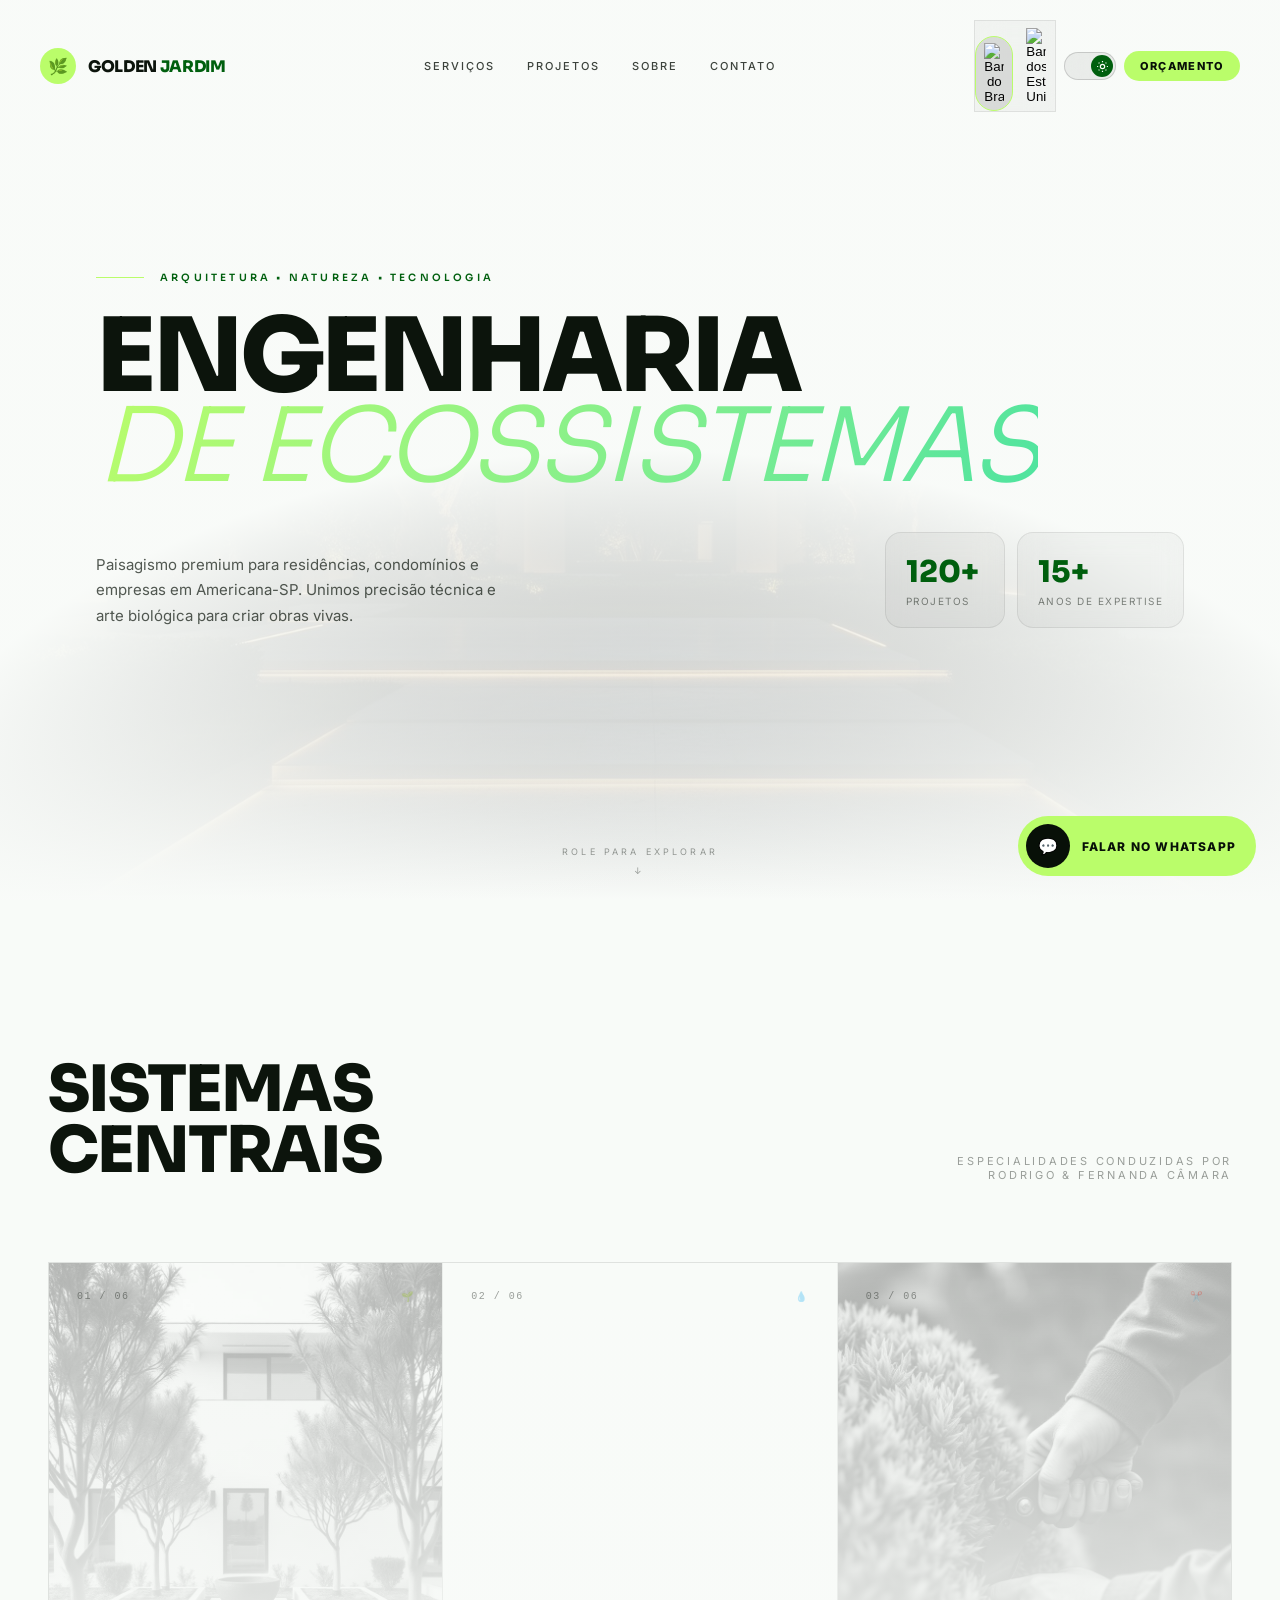
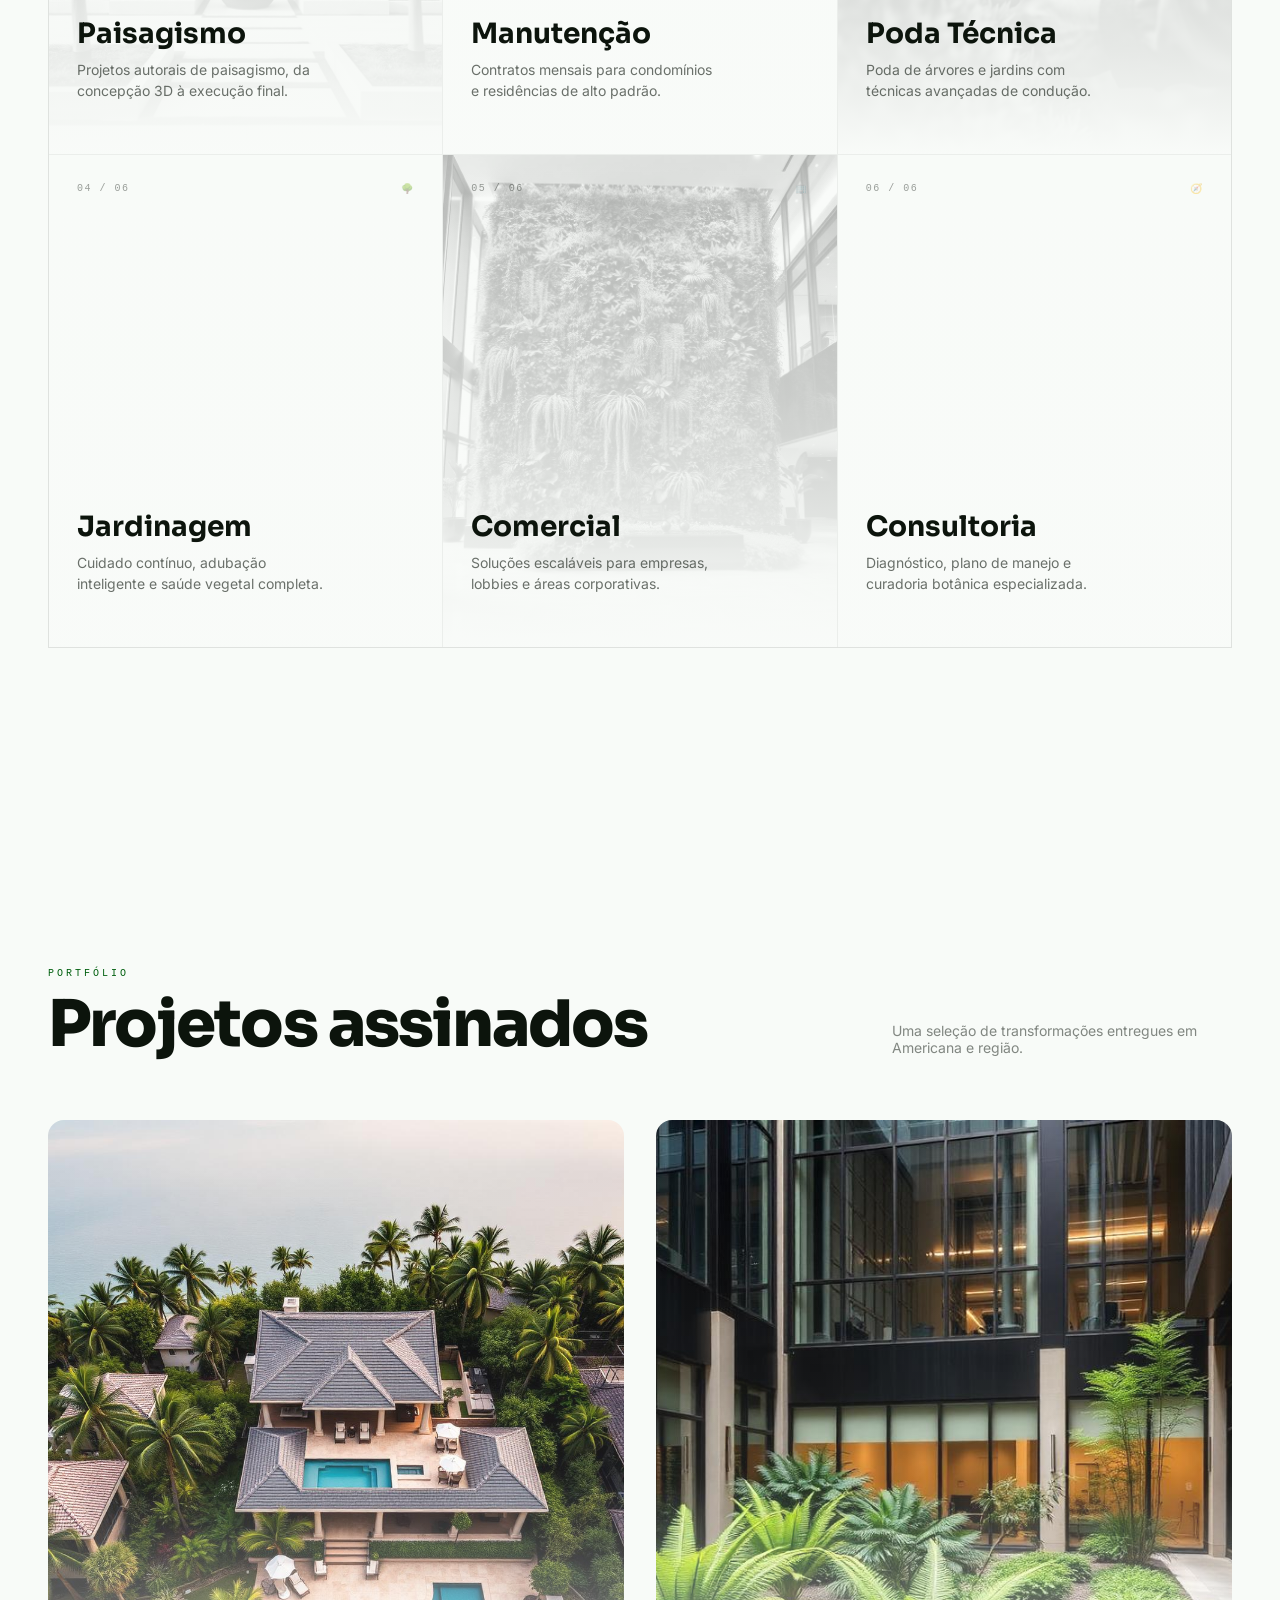
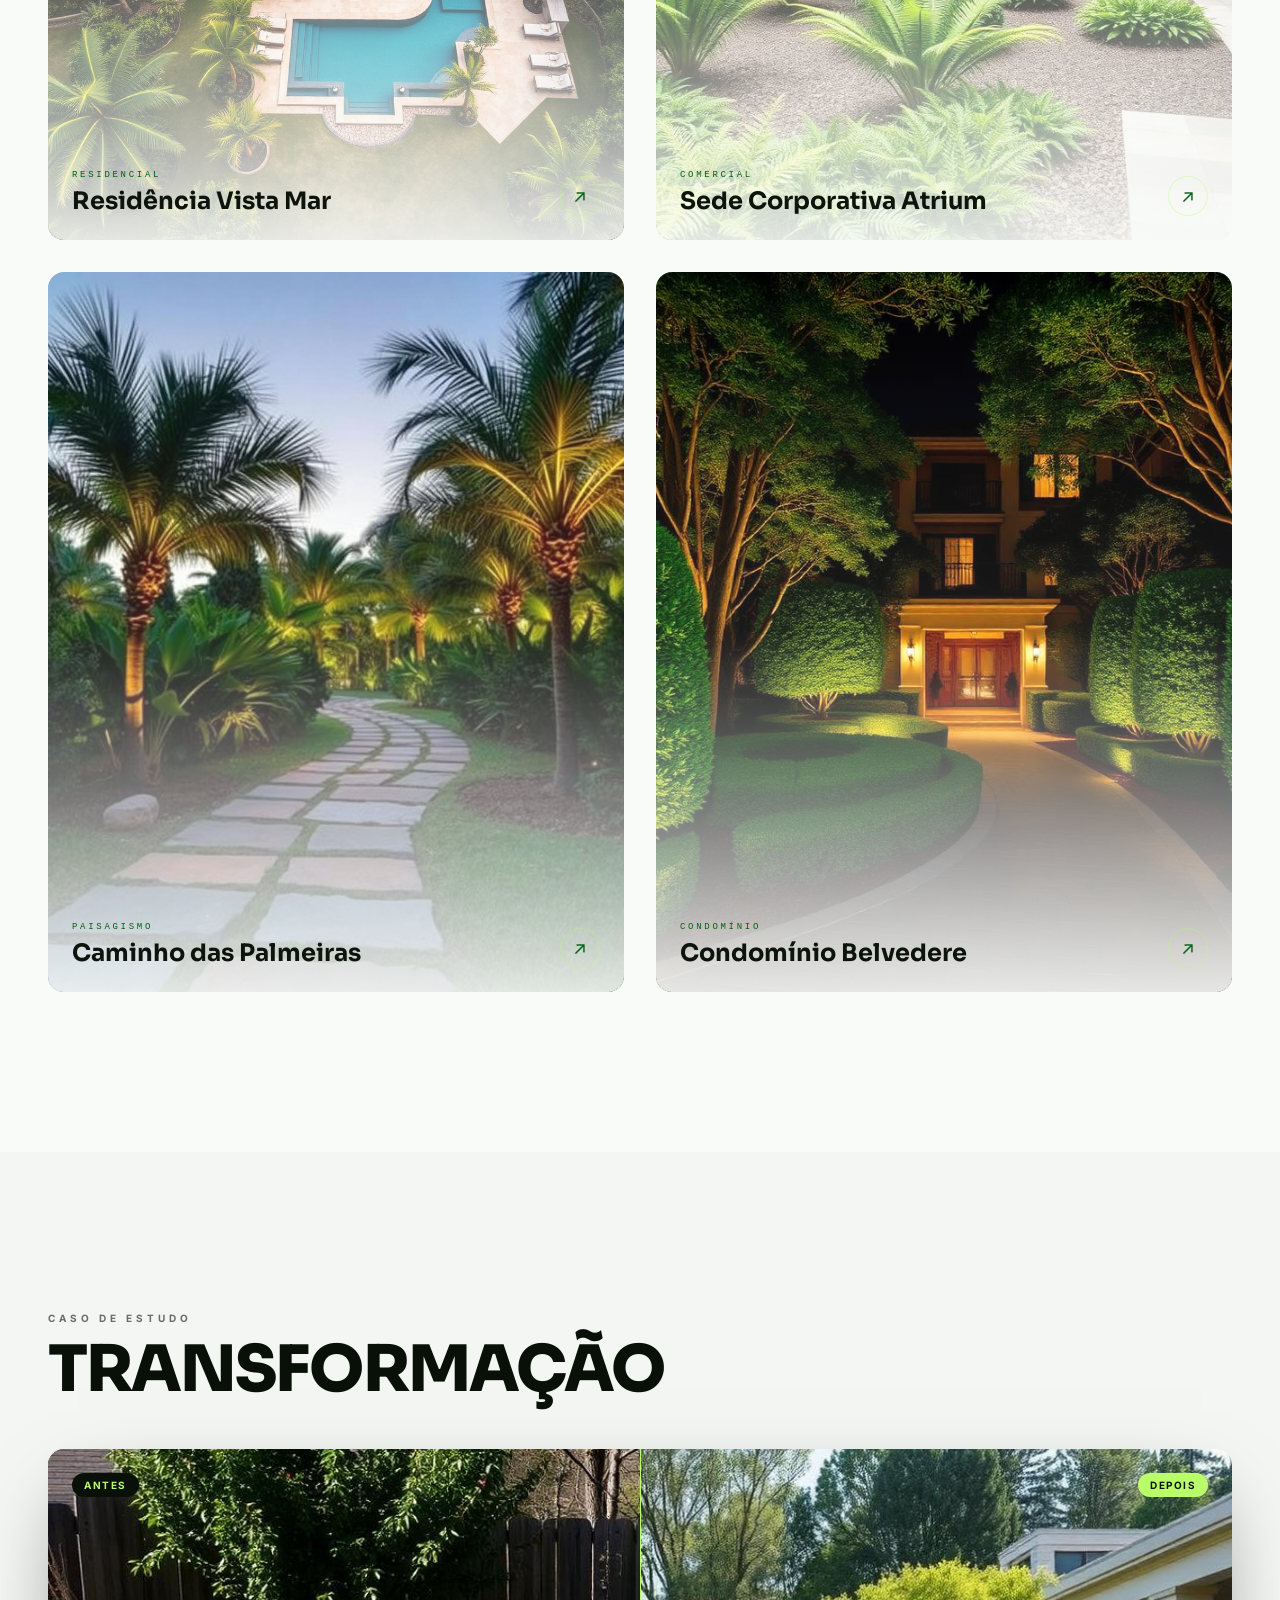
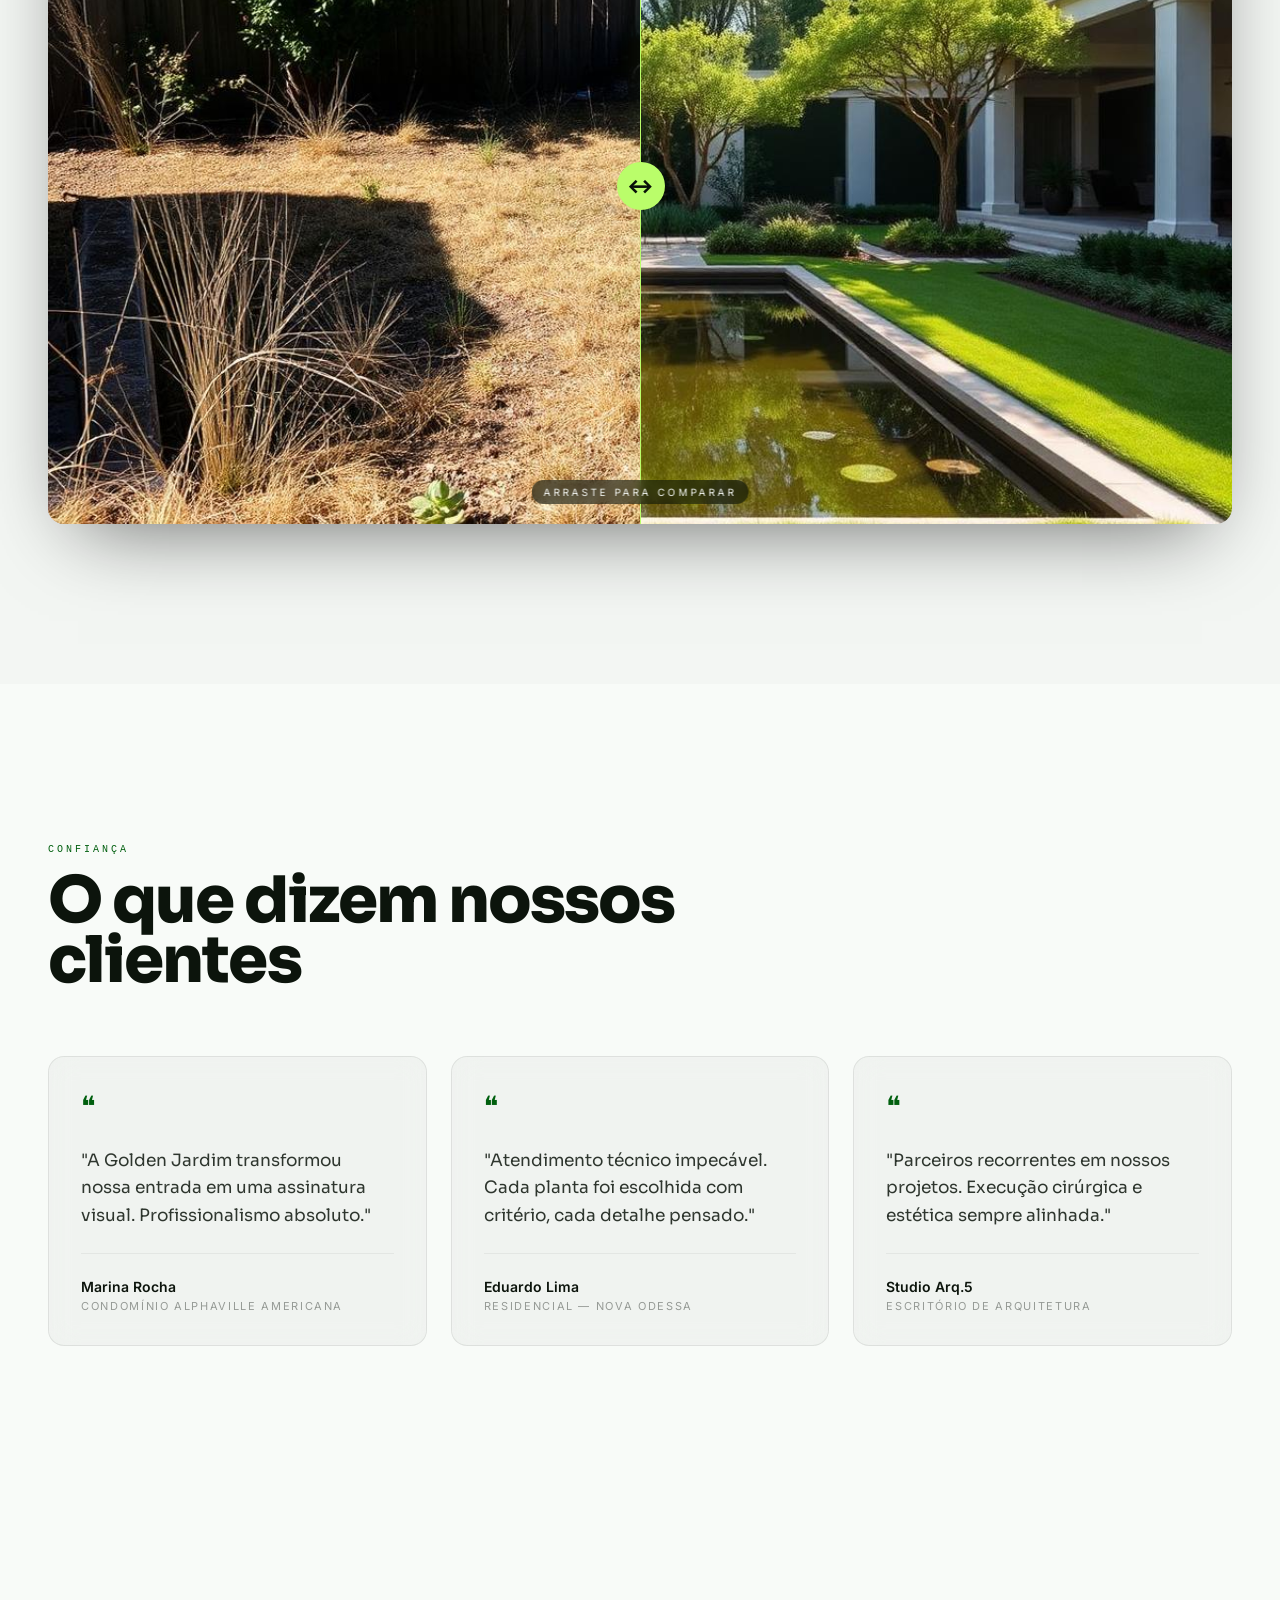
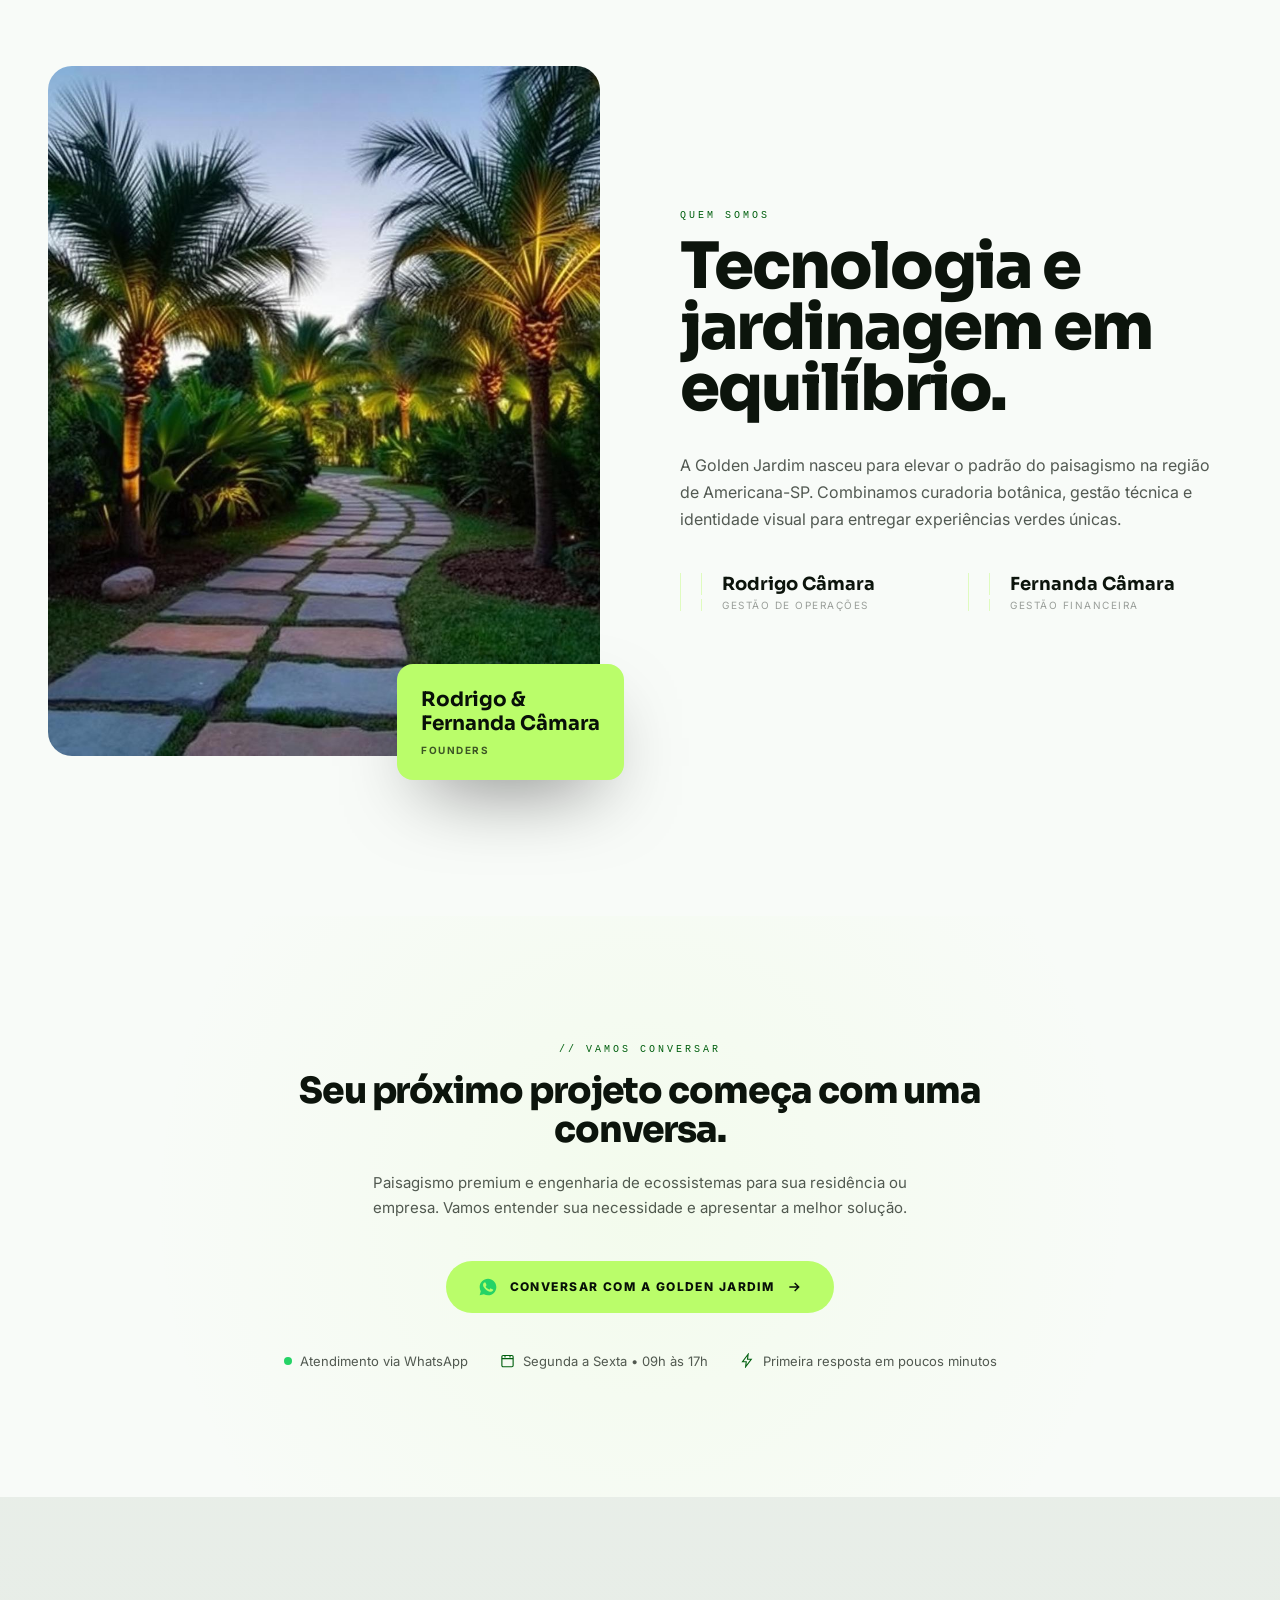
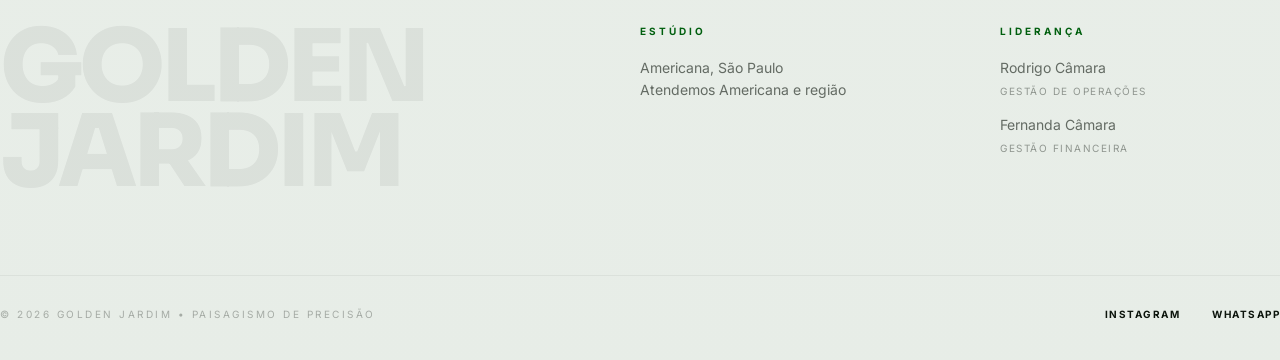
==== index.html @ 51a55fa9 "Primeiro commit com index, e php" ====
<!doctype html>
<html lang="pt" class="dark">
<head>
<meta charset="utf-8" />
<meta name="viewport" content="width=device-width, initial-scale=1" />
<title>Golden Jardim — Paisagismo Premium em Americana-SP</title>
<meta name="description" content="Paisagismo, jardinagem, poda e manutenção mensal de alto padrão em Americana-SP e região." />
<link rel="preconnect" href="https://fonts.googleapis.com" />
<link rel="preconnect" href="https://fonts.gstatic.com" crossorigin />
<link rel="stylesheet" href="https://fonts.googleapis.com/css2?family=Sora:wght@300;400;600;800&family=Inter:wght@300;400;500;600&display=swap" />
<style>
  :root{
    --radius:.75rem;
    --forest:oklch(0.16 0.02 145);
    --pine:oklch(0.24 0.04 145);
    --moss:oklch(0.92 0.19 130);
    --moss-glow:oklch(0.88 0.22 135);
    --mist:oklch(0.97 0.005 145);

    --background:var(--forest);
    --background-deep:#060906;
    --foreground:var(--mist);
    --hairline:oklch(1 0 0);
    --moss-ink:var(--moss);
    --shadow-glow:0 0 40px -10px color-mix(in oklab, var(--moss) 60%, transparent);
    --shadow-elegant:0 30px 80px -30px rgb(0 0 0 / .6);
    --ease:cubic-bezier(.16,1,.3,1);
  }
  html.light{
    --background:oklch(0.985 0.004 145);
    --background-deep:oklch(0.94 0.01 145);
    --foreground:oklch(0.18 0.02 145);
    --hairline:oklch(0 0 0);
    --moss-ink:oklch(0.42 0.14 145);
  }
  *{box-sizing:border-box; margin:0; padding:0;}
  html{scroll-behavior:smooth;}
  body{
    font-family:"Inter",ui-sans-serif,system-ui,sans-serif;
    background:linear-gradient(180deg,var(--background) 0%, var(--background-deep) 100%);
    color:var(--foreground);
    -webkit-font-smoothing:antialiased;
    overflow-x:hidden;
    transition:background .4s ease,color .4s ease;
  }
  .font-display{font-family:"Sora",ui-sans-serif,system-ui,sans-serif;}
  a{color:inherit; text-decoration:none;}
  img{display:block; max-width:100%;}
  ::selection{background:var(--moss); color:var(--forest);}
  :focus-visible{outline:2px solid var(--moss); outline-offset:3px; border-radius:2px;}
  @media (prefers-reduced-motion: reduce){
    *,*::before,*::after{animation-duration:.01ms !important; transition-duration:.01ms !important; scroll-behavior:auto !important;}
  }

  .wrap{max-width:1600px; margin:0 auto; padding:0 24px;}
  @media(min-width:768px){ .wrap{padding:0 48px;} }

  .glass{
    background:color-mix(in oklab, var(--hairline) 3%, transparent);
    backdrop-filter:blur(14px);
    -webkit-backdrop-filter:blur(14px);
    border:1px solid color-mix(in oklab, var(--hairline) 8%, transparent);
  }
  .text-moss{color:var(--moss-ink);}
  .text-fg{color:var(--foreground);}
  .btn-primary{
    display:inline-flex; align-items:center; gap:.4em;
    background:var(--moss); color:var(--forest);
    padding:.7em 1.4em; border-radius:999px;
    font-weight:800; font-size:11px; text-transform:uppercase; letter-spacing:.12em;
    border:none; cursor:pointer; transition:transform .3s var(--ease), box-shadow .3s var(--ease);
  }
  .btn-primary:hover{ transform:scale(1.03); box-shadow:var(--shadow-glow); }

  /* NAV */
  header{position:fixed; inset:0 0 auto 0; z-index:50; padding:20px 24px; transition:all .5s;}
  header.scrolled{padding:12px 24px; background:color-mix(in oklab, var(--background) 70%, transparent); backdrop-filter:blur(20px); border-bottom:1px solid color-mix(in oklab, var(--hairline) 5%, transparent);}
  @media(min-width:768px){ header{padding:20px 40px;} header.scrolled{padding:12px 40px;} }
  .nav-inner{max-width:1600px; margin:0 auto; display:flex; align-items:center; justify-content:space-between; gap:24px;}
  .brand{display:flex; align-items:center; gap:12px;}
  .brand .logo{width:36px; height:36px; border-radius:999px; background:var(--moss); color:var(--forest); display:grid; place-items:center; font-weight:800;}
  .brand .name{font-family:"Sora"; font-weight:800; font-size:16px; letter-spacing:-.02em; text-transform:uppercase;}
  nav.links{display:none; align-items:center; gap:32px; font-size:11px; font-weight:500; text-transform:uppercase; letter-spacing:.18em; color:color-mix(in oklab, var(--foreground) 80%, transparent);}
  nav.links a:hover{color:var(--moss-ink);}
  @media(min-width:768px){ nav.links{display:flex;} }
  .nav-actions{display:flex; align-items:center; gap:8px;}
  .theme-toggle {
    position: relative;
    width: 52px;
    height: 28px;
    border-radius: 999px;
    background: color-mix(in oklab, var(--hairline) 6%, transparent);
    border: 1px solid color-mix(in oklab, var(--hairline) 15%, transparent);
    cursor: pointer;
    display: inline-flex;
    align-items: center;
    padding: 2px;
  }
  .theme-toggle .knob {
    position: absolute;
    top: 2px;
    left: 2px;
    width: 22px;
    height: 22px;
    border-radius: 999px;
    background: var(--moss);
    color: var(--forest);
    transition: transform 0.35s cubic-bezier(.2, .9, .3, 1.3);
    display: flex;
    align-items: center;
    justify-content: center;
  }
  html.light .theme-toggle .knob {
    transform: translateX(24px);
    background: var(--moss-ink);
    color: var(--background);
  }
  .theme-toggle svg {
    width: 13px;
    height: 13px;
  }
  .lang-select-btn {
    background: transparent;
    border: 1px solid transparent;
    cursor: pointer;
    border-radius: 999px;
    padding: 6px 8px;
    transition: all .2s;
  }
  .lang-select-btn[aria-pressed="true"] {
    background: color-mix(in oklab, var(--hairline) 10%, transparent);
    border-color: var(--moss);
  }
  .cta-btn{display:none;}
  @media(min-width:640px){ .cta-btn{display:inline-flex;} }

  /* HERO */
  #top{position:relative; min-height:100vh; display:flex; flex-direction:column; justify-content:flex-end; overflow:hidden;}
  #top .hero-img{position:absolute; inset:0; z-index:0;}
  #top .hero-img img{width:100%; height:100%; object-fit:cover;}
  #top .overlay1{position:absolute; inset:0; background:linear-gradient(to top, var(--background), color-mix(in oklab, var(--background) 40%, transparent), color-mix(in oklab, var(--background) 30%, transparent));}
  #top .overlay2{position:absolute; inset:0; background:radial-gradient(60% 50% at 50% 100%, transparent 0%, var(--background) 100%);}
  .hero-content{position:relative; z-index:10; padding:0 24px 80px; max-width:1600px; margin:0 auto; width:100%;}
  @media(min-width:768px){ .hero-content{padding:0 48px 112px;} }
  .eyebrow{display:flex; align-items:center; gap:16px; margin-bottom:28px;}
  .eyebrow .line{height:1px; width:48px; background:var(--moss);}
  .eyebrow span{color:var(--moss-ink); font-family:"Sora"; text-transform:uppercase; letter-spacing:.32em; font-size:10px; font-weight:600;}
  h1.hero-title{font-family:"Sora"; font-weight:800; font-size:14vw; line-height:.88; letter-spacing:-.04em; margin-bottom:40px;}
  @media(min-width:768px){ h1.hero-title{font-size:8vw;} }
  h1.hero-title .grad{background:linear-gradient(120deg, var(--moss) 0%, oklch(0.82 0.16 160) 100%); -webkit-background-clip:text; background-clip:text; color:transparent; font-style:italic; font-weight:300;}
  .hero-bottom{display:flex; flex-direction:column; gap:40px; align-items:flex-end; justify-content:space-between;}
  @media(min-width:768px){ .hero-bottom{flex-direction:row;} }
  .hero-body{max-width:420px; font-size:15px; line-height:1.7; color:color-mix(in oklab, var(--foreground) 70%, transparent);}
  .stats{display:flex; gap:12px;}
  .stat{border-radius:16px; padding:20px; min-width:120px;}
  .stat .num{font-family:"Sora"; font-size:30px; font-weight:800; color:var(--moss-ink);}
  .stat .label{font-size:10px; text-transform:uppercase; letter-spacing:.15em; color:color-mix(in oklab, var(--foreground) 50%, transparent); margin-top:4px;}
  .scroll-hint{position:absolute; bottom:24px; left:50%; transform:translateX(-50%); z-index:10; display:flex; flex-direction:column; align-items:center; gap:8px; font-size:9px; text-transform:uppercase; letter-spacing:.35em; color:color-mix(in oklab, var(--foreground) 40%, transparent);}

  /* SECTIONS shared */
  section{position:relative; padding:128px 24px; background:var(--background);}
  @media(min-width:768px){ section{padding:160px 48px;} }
  .section-inner{max-width:1600px; margin:0 auto;}
  .eyebrow-sm{display:block; margin-bottom:16px; font-family:monospace; text-transform:uppercase; letter-spacing:.3em; font-size:10px; color:var(--moss-ink);}
  h2.section-title{font-family:"Sora"; font-weight:800; font-size:44px; letter-spacing:-.03em; line-height:.95;}
  @media(min-width:768px){ h2.section-title{font-size:64px;} }

  /* SERVICES */
  .services-head{display:flex; flex-direction:column; gap:24px; justify-content:space-between; align-items:flex-start; margin-bottom:80px;}
  @media(min-width:768px){ .services-head{flex-direction:row; align-items:flex-end;} }
  .services-head h2{white-space:pre-line;}
  .services-head p{font-size:11px; text-transform:uppercase; letter-spacing:.25em; color:color-mix(in oklab, var(--foreground) 40%, transparent); max-width:280px;}
  @media(min-width:768px){ .services-head p{text-align:right;} }
  .services-grid{display:grid; grid-template-columns:1fr; gap:1px; background:color-mix(in oklab, var(--hairline) 5%, transparent); border:1px solid color-mix(in oklab, var(--hairline) 5%, transparent);}
  @media(min-width:768px){ .services-grid{grid-template-columns:1fr 1fr;} }
  @media(min-width:1024px){ .services-grid{grid-template-columns:1fr 1fr 1fr;} }
  .service-card{position:relative; background:var(--background); aspect-ratio:4/5; overflow:hidden;}
  .service-card img{position:absolute; inset:0; width:100%; height:100%; object-fit:cover; opacity:.3; filter:grayscale(1); transition:all 1.2s var(--ease);}
  .service-card:hover img{opacity:.9; filter:grayscale(0); transform:scale(1.1);}
  .service-card .grad{position:absolute; inset:0; background:linear-gradient(to top, var(--background), color-mix(in oklab, var(--background) 40%, transparent), transparent);}
  .service-card .top{position:absolute; top:28px; left:28px; right:28px; display:flex; justify-content:space-between; color:color-mix(in oklab, var(--foreground) 40%, transparent); font-family:monospace; font-size:10px; letter-spacing:.15em;}
  .service-card .bottom{position:absolute; bottom:32px; left:28px; right:28px;}
  .service-card .bottom h3{font-family:"Sora"; font-size:28px; font-weight:700; margin-bottom:8px;}
  .service-card .bottom p{font-size:14px; color:color-mix(in oklab, var(--foreground) 60%, transparent); max-width:28ch; line-height:1.5;}
  .service-card .rule{margin-top:20px; height:1px; width:0; background:var(--moss); transition:width .7s var(--ease);}
  .service-card:hover .rule{width:100%;}

  /* GALLERY */
  .gallery-head{display:flex; flex-direction:column; gap:24px; justify-content:space-between; margin-bottom:64px;}
  @media(min-width:768px){ .gallery-head{flex-direction:row; align-items:flex-end;} }
  .gallery-head p{max-width:340px; font-size:14px; color:color-mix(in oklab, var(--foreground) 50%, transparent);}
  .gallery-grid{display:grid; grid-template-columns:1fr; gap:24px;}
  @media(min-width:768px){ .gallery-grid{grid-template-columns:1fr 1fr; gap:32px;} }
  .gallery-item{position:relative; border-radius:16px; overflow:hidden;}
  .gallery-item img{width:100%; height:100%; object-fit:cover; aspect-ratio:4/5; transition:transform 1.5s var(--ease);}
  .gallery-item:hover img{transform:scale(1.1);}
  .gallery-item .grad{position:absolute; inset:0; background:linear-gradient(to top, color-mix(in oklab, var(--background) 90%, transparent), color-mix(in oklab, var(--background) 10%, transparent), transparent);}
  .gallery-item .cap{position:absolute; bottom:24px; left:24px; right:24px; display:flex; justify-content:space-between; align-items:flex-end;}
  .gallery-item .tag{display:block; margin-bottom:6px; font-family:monospace; text-transform:uppercase; letter-spacing:.3em; font-size:9px; color:var(--moss-ink);}
  .gallery-item h3{font-family:"Sora"; font-size:24px; font-weight:700;}
  .gallery-item .arrow{width:40px; height:40px; border-radius:999px; border:1px solid color-mix(in oklab, var(--moss) 40%, transparent); display:grid; place-items:center; color:var(--moss-ink); font-size:18px;}

  /* BEFORE/AFTER */
  #beforeafter{background:var(--mist); color:var(--forest);}
  #beforeafter .eyebrow-sm{color:color-mix(in oklab, var(--forest) 60%, transparent); font-family:inherit; font-weight:700; letter-spacing:.4em;}
  #beforeafter h2{margin-top:16px;}
  .ba-frame{position:relative; width:100%; height:60vh; border-radius:16px; overflow:hidden; cursor:ew-resize; user-select:none; box-shadow:var(--shadow-elegant); margin-top:48px;}
  @media(min-width:768px){ .ba-frame{height:75vh;} }
  .ba-frame img{position:absolute; inset:0; width:100%; height:100%; object-fit:cover; pointer-events:none;}
  .ba-before-wrap{position:absolute; inset:0 auto 0 0; overflow:hidden; width:50%;}
  .ba-before-wrap img{width:100vw; max-width:none; height:100%;}
  .ba-tag{position:absolute; top:24px; padding:6px 12px; font-size:10px; font-weight:700; text-transform:uppercase; letter-spacing:.15em; border-radius:999px;}
  .ba-tag.before{left:24px; background:var(--forest); color:var(--moss);}
  .ba-tag.after{right:24px; background:var(--moss); color:var(--forest);}
  .ba-handle{position:absolute; top:0; bottom:0; width:1px; background:var(--moss); left:50%; box-shadow:0 0 20px var(--moss); pointer-events:none;}
  .ba-handle .dot{position:absolute; top:50%; left:50%; transform:translate(-50%,-50%); width:48px; height:48px; border-radius:999px; background:var(--moss); color:var(--forest); display:grid; place-items:center; font-weight:800; font-size:20px;}
  .ba-hint{position:absolute; bottom:20px; left:50%; transform:translateX(-50%); font-size:10px; text-transform:uppercase; letter-spacing:.3em; background:color-mix(in oklab, var(--forest) 60%, transparent); color:var(--mist); padding:6px 12px; border-radius:999px; backdrop-filter:blur(4px);}

  /* TESTIMONIALS */
  .test-grid{display:grid; grid-template-columns:1fr; gap:24px;}
  @media(min-width:768px){ .test-grid{grid-template-columns:1fr 1fr 1fr;} }
  .test-card{border-radius:16px; padding:32px; display:flex; flex-direction:column; gap:24px;}
  .test-card .quote-mark{font-size:28px; color:var(--moss-ink);}
  .test-card blockquote{font-family:"Sora"; font-size:17px; line-height:1.6; color:color-mix(in oklab, var(--foreground) 85%, transparent);}
  .test-card footer{margin-top:auto; padding-top:24px; border-top:1px solid color-mix(in oklab, var(--hairline) 5%, transparent);}
  .test-card .name{font-weight:600; font-size:14px;}
  .test-card .role{font-size:11px; text-transform:uppercase; letter-spacing:.15em; color:color-mix(in oklab, var(--foreground) 40%, transparent); margin-top:4px;}

  /* ABOUT */
  .about-grid{display:grid; grid-template-columns:1fr; gap:48px; align-items:center;}
  @media(min-width:768px){ .about-grid{grid-template-columns:1fr 1fr; gap:80px;} }
  .about-img-wrap{position:relative;}
  .about-img-wrap .frame{aspect-ratio:4/5; border-radius:24px; overflow:hidden;}
  .about-img-wrap .frame img{width:100%; height:100%; object-fit:cover;}
  .about-badge{position:absolute; bottom:-24px; right:-24px; background:var(--moss); color:var(--forest); padding:24px; border-radius:16px; max-width:260px; box-shadow:var(--shadow-elegant);}
  .about-badge p:first-child{font-family:"Sora"; font-size:20px; font-weight:700; line-height:1.2;}
  .about-badge p:last-child{font-size:10px; text-transform:uppercase; letter-spacing:.15em; font-weight:700; opacity:.7; margin-top:8px;}
  .about-body p{font-size:16px; line-height:1.7; color:color-mix(in oklab, var(--foreground) 70%, transparent); margin-bottom:40px; max-width:36em;}
  .about-founders{display:grid; grid-template-columns:1fr 1fr; gap:24px;}
  .about-founders div{border-left:1px solid color-mix(in oklab, var(--moss) 40%, transparent); padding-left:20px;}
  .about-founders .fname{font-family:"Sora"; font-size:18px; font-weight:700;}
  .about-founders .frole{font-size:10px; text-transform:uppercase; letter-spacing:.15em; color:color-mix(in oklab, var(--foreground) 40%, transparent); margin-top:4px;}

  /* CONTACT */
  .contact-grid{display:grid; grid-template-columns:1fr; gap:64px; align-items:flex-start;}
  @media(min-width:1024px){ .contact-grid{grid-template-columns:1fr 1fr; gap:96px;} }
  .contact-sub{max-width:420px; margin-bottom:40px; color:color-mix(in oklab, var(--foreground) 60%, transparent);}
  .wa-link{display:inline-flex; align-items:center; gap:12px; color:var(--moss-ink); font-size:14px; font-weight:500; border-bottom:1px solid color-mix(in oklab, var(--moss) 40%, transparent); padding-bottom:4px;}
  form.contact-form{border-radius:24px; padding:32px; display:flex; flex-direction:column; gap:20px;}
  @media(min-width:768px){ form.contact-form{padding:40px;} }
  .field label{display:block; font-size:10px; text-transform:uppercase; letter-spacing:.25em; color:color-mix(in oklab, var(--foreground) 50%, transparent); margin-bottom:6px;}
  .field input, .field textarea{width:100%; background:transparent; border:none; border-bottom:1px solid color-mix(in oklab, var(--hairline) 15%, transparent); outline:none; padding:12px 0; color:var(--foreground); font-family:inherit; font-size:14px;}
  .field input:focus, .field textarea:focus{border-color:var(--moss);}
  .row2{display:grid; grid-template-columns:1fr; gap:20px;}
  @media(min-width:768px){ .row2{grid-template-columns:1fr 1fr;} }
  .submit-btn{width:100%; margin-top:8px; background:var(--moss); color:var(--forest); font-weight:800; text-transform:uppercase; letter-spacing:.1em; font-size:11px; padding:16px; border-radius:999px; border:none; cursor:pointer; transition:transform .3s, box-shadow .3s;}
  .submit-btn:hover{ transform:scale(1.01); box-shadow:var(--shadow-glow); }

  /* FOOTER */
  footer.site-footer{padding-top:128px; padding-bottom:40px;}
  .footer-top{display:grid; grid-template-columns:1fr; gap:48px; padding-bottom:80px; border-bottom:1px solid color-mix(in oklab, var(--hairline) 5%, transparent);}
  @media(min-width:768px){ .footer-top{grid-template-columns:2fr 1fr 1fr; gap:80px;} }
  .footer-wordmark{font-family:"Sora"; font-weight:800; font-size:56px; letter-spacing:-.04em; line-height:.85; color:color-mix(in oklab, var(--foreground) 6%, transparent);}
  @media(min-width:768px){ .footer-wordmark{font-size:100px;} }
  .footer-col h4{color:var(--moss-ink); font-size:10px; text-transform:uppercase; letter-spacing:.3em; margin-bottom:20px; font-weight:700;}
  .footer-col p{font-size:14px; color:color-mix(in oklab, var(--foreground) 60%, transparent); line-height:1.6; margin-bottom:12px; white-space:pre-line;}
  .footer-col .role{font-size:10px; text-transform:uppercase; letter-spacing:.15em; color:color-mix(in oklab, var(--foreground) 40%, transparent);}
  .footer-bottom{margin-top:32px; display:flex; flex-direction:column; gap:24px; align-items:center; justify-content:space-between;}
  @media(min-width:768px){ .footer-bottom{flex-direction:row;} }
  .footer-bottom .rights{font-size:10px; color:color-mix(in oklab, var(--foreground) 30%, transparent); text-transform:uppercase; letter-spacing:.25em;}
  .footer-links{display:flex; gap:32px;}
  .footer-links a{font-size:10px; font-weight:700; text-transform:uppercase; letter-spacing:.15em;}
  .footer-links a:hover{color:var(--moss-ink);}

  /* WHATSAPP FLOAT */
  .wa-float{position:fixed; bottom:24px; right:24px; z-index:50; display:flex; align-items:center; gap:12px; background:var(--moss); color:var(--forest); padding:8px 20px 8px 8px; border-radius:999px; box-shadow:var(--shadow-elegant); transition:all .3s;}
  .wa-float:hover{transform:scale(1.05); box-shadow:var(--shadow-glow);}
  .wa-float .bubble{width:44px; height:44px; border-radius:999px; background:var(--forest); color:var(--moss); display:grid; place-items:center; position:relative;}
  .wa-float span.label{font-weight:800; font-size:12px; text-transform:uppercase; letter-spacing:.1em; display:none;}
  @media(min-width:640px){ .wa-float span.label{display:inline;} }

  .reveal{opacity:0; transform:translateY(28px); transition:opacity .9s var(--ease), transform .9s var(--ease);}
  .reveal.in{opacity:1; transform:translateY(0);}
</style>
</head>
<body>

<header id="siteHeader">
  <div class="nav-inner">
    <a href="#top" class="brand">
      <span class="logo">🌿</span>
      <span class="name">Golden <span style="color:var(--moss-ink)">Jardim</span></span>
    </a>
    <nav class="links">
      <a href="#services" data-i18n="nav.services">Serviços</a>
      <a href="#gallery" data-i18n="nav.projects">Projetos</a>
      <a href="#about" data-i18n="nav.about">Sobre</a>
      <a href="#contact" data-i18n="nav.contact">Contato</a>
    </nav>
    <div class="nav-actions">
      <!-- Language selector -->
      <div class="hidden sm:flex items-center gap-1 p-1 rounded-full border border-c glass" role="group" aria-label="Selecionar idioma">
        <button type="button" data-lang-btn="pt" class="lang-select-btn flex items-center gap-1.5 px-2.5 py-1.5 rounded-full text-xs font-medium border border-transparent cursor-pointer bg-transparent text-foreground" aria-pressed="true">
          <img src="https://flagcdn.com/w20/br.png" srcset="https://flagcdn.com/w40/br.png 2x" width="20" alt="Bandeira do Brasil" class="rounded-sm">
        </button>
        <button type="button" data-lang-btn="en" class="lang-select-btn flex items-center gap-1.5 px-2.5 py-1.5 rounded-full text-xs font-medium border border-transparent cursor-pointer bg-transparent text-foreground" aria-pressed="false">
          <img src="https://flagcdn.com/w20/us.png" srcset="https://flagcdn.com/w40/us.png 2x" width="20" alt="Bandeira dos Estados Unidos" class="rounded-sm">
        </button>
      </div>

      <!-- Theme toggle -->
      <button type="button" id="theme-toggle" class="theme-toggle glass" aria-label="Alternar tema claro/escuro" aria-pressed="false">
        <span class="knob">
          <svg id="theme-icon-sun" width="13" height="13" viewBox="0 0 24 24" fill="none" stroke="currentColor" stroke-width="2.2" aria-hidden="true" style="display:none">
            <circle cx="12" cy="12" r="4"/><path d="M12 2v2M12 20v2M4.9 4.9l1.4 1.4M17.7 17.7l1.4 1.4M2 12h2M20 12h2M4.9 19.1l1.4-1.4M17.7 6.3l1.4-1.4"/>
          </svg>
          <svg id="theme-icon-moon" width="13" height="13" viewBox="0 0 24 24" fill="currentColor" aria-hidden="true">
            <path d="M21 12.6A9 9 0 1111.4 3a7 7 0 009.6 9.6z"/>
          </svg>
        </span>
      </button>

      <a href="#contact" class="btn-primary cta-btn" data-i18n="nav.cta">Orçamento</a>
    </div>
  </div>
</header>

<section id="top">
  <div class="hero-img">
    <img src="assets/hero-garden.jpg" alt="Jardim de luxo iluminado ao entardecer" />
    <div class="overlay1"></div>
    <div class="overlay2"></div>
  </div>
  <div class="hero-content">
    <div class="eyebrow"><span class="line"></span><span data-i18n="hero.eyebrow">Arquitetura • Natureza • Tecnologia</span></div>
    <h1 class="hero-title">
      <span data-i18n="hero.titleA">ENGENHARIA</span><br />
      <span class="grad" data-i18n="hero.titleB">DE ECOSSISTEMAS</span>
    </h1>
    <div class="hero-bottom">
      <p class="hero-body" data-i18n="hero.body">Paisagismo premium para residências, condomínios e empresas em Americana-SP. Unimos precisão técnica e arte biológica para criar obras vivas.</p>
      <div class="stats">
        <div class="stat glass"><div class="num">120+</div><div class="label" data-i18n="hero.stat1">Projetos</div></div>
        <div class="stat glass"><div class="num">15+</div><div class="label" data-i18n="hero.stat2">Anos de expertise</div></div>
      </div>
    </div>
  </div>
  <div class="scroll-hint"><span data-i18n="hero.scroll">Role para explorar</span><span>↓</span></div>
</section>

<section id="services">
  <div class="section-inner">
    <div class="services-head reveal">
      <h2 class="section-title" data-i18n="services.title">SISTEMAS
CENTRAIS</h2>
      <p data-i18n="services.subtitle">Especialidades conduzidas por Rodrigo &amp; Fernanda Câmara</p>
    </div>
    <div class="services-grid" id="servicesGrid"></div>
  </div>
</section>

<section id="gallery">
  <div class="section-inner">
    <div class="gallery-head reveal">
      <div>
        <span class="eyebrow-sm" data-i18n="gallery.eyebrow">Portfólio</span>
        <h2 class="section-title" data-i18n="gallery.title">Projetos assinados</h2>
      </div>
      <p data-i18n="gallery.subtitle">Uma seleção de transformações entregues em Americana e região.</p>
    </div>
    <div class="gallery-grid" id="galleryGrid"></div>
  </div>
</section>

<section id="beforeafter">
  <div class="section-inner reveal">
    <span class="eyebrow-sm" data-i18n="ba.eyebrow">Caso de estudo</span>
    <h2 class="section-title" data-i18n="ba.title">TRANSFORMAÇÃO</h2>
    <div class="ba-frame" id="baFrame">
      <img src="assets/after.jpg" alt="Depois" />
      <div class="ba-before-wrap" id="baBeforeWrap"><img src="assets/before.jpg" alt="Antes" /></div>
      <div class="ba-tag before" data-i18n="ba.before">Antes</div>
      <div class="ba-tag after" data-i18n="ba.after">Depois</div>
      <div class="ba-handle" id="baHandle"><div class="dot">↔</div></div>
      <div class="ba-hint" data-i18n="ba.hint">Arraste para comparar</div>
    </div>
  </div>
</section>

<section id="testimonials">
  <div class="section-inner">
    <div class="reveal" style="margin-bottom:64px; max-width:680px;">
      <span class="eyebrow-sm" data-i18n="testimonials.eyebrow">Confiança</span>
      <h2 class="section-title" data-i18n="testimonials.title">O que dizem nossos clientes</h2>
    </div>
    <div class="test-grid" id="testGrid"></div>
  </div>
</section>

<section id="about">
  <div class="section-inner about-grid">
    <div class="about-img-wrap reveal">
      <div class="frame"><img src="assets/gallery-3.jpg" alt="Equipe Golden Jardim" /></div>
      <div class="about-badge"><p>Rodrigo &amp;<br />Fernanda Câmara</p><p>Founders</p></div>
    </div>
    <div class="about-body reveal">
      <span class="eyebrow-sm" data-i18n="about.eyebrow">Quem somos</span>
      <h2 class="section-title" style="margin-bottom:32px" data-i18n="about.title">Tecnologia e jardinagem em equilíbrio.</h2>
      <p data-i18n="about.body">A Golden Jardim nasceu para elevar o padrão do paisagismo na região de Americana-SP. Combinamos curadoria botânica, gestão técnica e identidade visual para entregar experiências verdes únicas.</p>
      <div class="about-founders">
        <div><div class="fname">Rodrigo Câmara</div><div class="frole" data-i18n="about.r.role">Gestão de Operações</div></div>
        <div><div class="fname">Fernanda Câmara</div><div class="frole" data-i18n="about.f.role">Gestão Financeira</div></div>
      </div>
    </div>
  </div>
</section>

<section id="contact" style="position:relative; padding:128px 24px; background:var(--background); overflow:hidden;">
  <div style="position:absolute; inset:0; background:radial-gradient(circle at 50% 50%, color-mix(in oklab, var(--moss) 8%, transparent) 0%, transparent 70%); pointer-events:none;" aria-hidden="true"></div>
  <div class="section-inner" style="max-width:800px; margin:0 auto; text-align:center; position:relative; z-index:10;">
    <span class="eyebrow-sm reveal" data-i18n="contact.eyebrow" style="display:block; margin-bottom:16px; font-family:monospace; text-transform:uppercase; letter-spacing:.3em; font-size:10px; color:var(--moss-ink);">// Vamos conversar</span>
    <h2 class="section-title reveal" style="font-family:'Sora'; font-weight:800; font-size:36px; letter-spacing:-.03em; line-height:1.1; margin-bottom:20px; transition-delay:.05s;" data-i18n="contact.title">Seu próximo projeto começa com uma conversa.</h2>
    <p class="reveal" style="font-size:15px; line-height:1.7; color:color-mix(in oklab, var(--foreground) 70%, transparent); max-width:600px; margin:0 auto 40px; transition-delay:.1s;" data-i18n="contact.subtitle">Paisagismo premium e engenharia de ecossistemas para sua residência ou empresa. Vamos entender sua necessidade e apresentar a melhor solução.</p>

    <a href="#" id="waContactBtn" target="_blank" rel="noopener noreferrer" class="reveal btn-primary" style="display:inline-flex; align-items:center; gap:12px; background:var(--moss); color:var(--forest); padding:16px 32px; border-radius:999px; font-weight:800; font-size:12px; text-transform:uppercase; letter-spacing:.12em; transition:transform .3s var(--ease), box-shadow .3s var(--ease); transition-delay:.15s;" aria-label="Conversar com a Golden Jardim pelo WhatsApp">
      <svg width="20" height="20" viewBox="0 0 24 24" fill="#25D366" aria-hidden="true"><path d="M12.02 2C6.5 2 2 6.48 2 12c0 1.85.5 3.58 1.36 5.07L2 22l5.08-1.33A9.96 9.96 0 0012.02 22C17.54 22 22 17.52 22 12S17.54 2 12.02 2zm5.9 14.3c-.25.7-1.45 1.35-2 1.44-.5.08-1.15.11-1.86-.12-.43-.14-.98-.32-1.7-.63-2.97-1.28-4.9-4.27-5.05-4.47-.15-.2-1.2-1.6-1.2-3.05 0-1.46.76-2.17 1.03-2.47.27-.3.6-.37.8-.37.2 0 .4 0 .58.01.19.01.44-.07.68.53.25.6.85 2.08.92 2.23.07.15.12.33.02.53-.1.2-.15.32-.3.5-.15.17-.31.39-.44.52-.15.15-.3.31-.13.6.17.3.76 1.28 1.65 2.08 1.13 1.02 2.08 1.34 2.38 1.49.3.15.47.13.65-.08.18-.2.75-.87.95-1.17.2-.3.4-.25.68-.15.27.1 1.75.83 2.05 1 .3.15.5.23.57.35.07.13.07.75-.18 1.45z"/></svg>
      <span data-i18n="contact.waBtn">Conversar com a Golden Jardim</span>
      <svg width="16" height="16" viewBox="0 0 24 24" fill="none" stroke="currentColor" stroke-width="2.2" aria-hidden="true"><path d="M5 12h14M13 6l6 6-6 6"/></svg>
    </a>

    <div class="reveal" style="display:flex; flex-wrap:wrap; align-items:center; justify-content:center; gap:32px; margin-top:40px; font-size:13px; color:color-mix(in oklab, var(--foreground) 70%, transparent); transition-delay:.2s;">
      <span style="display:inline-flex; align-items:center; gap:8px;"><span style="width:8px; height:8px; border-radius:50%; background:#25D366; display:inline-block;"></span><span data-i18n="contact.info1">Atendimento via WhatsApp</span></span>
      <span style="display:inline-flex; align-items:center; gap:8px;">
        <svg width="15" height="15" viewBox="0 0 24 24" fill="none" stroke="var(--moss-ink)" stroke-width="1.8"><rect x="3" y="4" width="18" height="18" rx="2"/><path d="M3 9h18M8 3v4M16 3v4"/></svg>
        <span data-i18n="contact.info2">Segunda a Sexta • 09h às 17h</span>
      </span>
      <span style="display:inline-flex; align-items:center; gap:8px;">
        <svg width="15" height="15" viewBox="0 0 24 24" fill="none" stroke="var(--moss-ink)" stroke-width="1.8"><path d="M13 2L4 14h6l-1 8 9-12h-6l1-8z"/></svg>
        <span data-i18n="contact.info3">Primeira resposta em poucos minutos</span>
      </span>
    </div>
  </div>
</section>

<footer class="site-footer">
  <div class="section-inner">
    <div class="footer-top">
      <div><div class="footer-wordmark">GOLDEN<br />JARDIM</div></div>
      <div class="footer-col">
        <h4 data-i18n="footer.studio">Estúdio</h4>
        <p data-i18n="footer.address">Americana, São Paulo
Atendemos Americana e região</p>
      </div>
      <div class="footer-col">
        <h4 data-i18n="footer.leadership">Liderança</h4>
        <p>Rodrigo Câmara<br /><span class="role" data-i18n="about.r.role">Gestão de Operações</span></p>
        <p>Fernanda Câmara<br /><span class="role" data-i18n="about.f.role">Gestão Financeira</span></p>
      </div>
    </div>
    <div class="footer-bottom">
      <div class="rights" data-i18n="footer.rights">© 2026 Golden Jardim • Paisagismo de precisão</div>
      <div class="footer-links">
        <a href="https://instagram.com/goldenjardim" target="_blank" rel="noopener noreferrer">Instagram</a>
        <a id="waFooterLink" href="#" target="_blank" rel="noopener noreferrer">WhatsApp</a>
      </div>
    </div>
  </div>
</footer>

<a class="wa-float" id="waFloat" href="#" target="_blank" rel="noopener noreferrer" aria-label="WhatsApp">
  <span class="bubble">💬</span>
  <span class="label" data-i18n="cta.float">Falar no WhatsApp</span>
</a>

<script>
/* ---------- CONTEÚDO / DADOS ---------- */
const WA_NUMBER = "5519999999999"; // TODO: trocar pelo número real do Golden Jardim

const dict = {
  pt: {
    "nav.services":"Serviços","nav.projects":"Projetos","nav.about":"Sobre","nav.contact":"Contato","nav.cta":"Orçamento",
    "hero.eyebrow":"Arquitetura • Natureza • Tecnologia","hero.titleA":"ENGENHARIA","hero.titleB":"DE ECOSSISTEMAS",
    "hero.body":"Paisagismo premium para residências, condomínios e empresas em Americana-SP. Unimos precisão técnica e arte biológica para criar obras vivas.",
    "hero.stat1":"Projetos","hero.stat2":"Anos de expertise","hero.scroll":"Role para explorar",
    "services.title":"SISTEMAS\nCENTRAIS","services.subtitle":"Especialidades conduzidas por Rodrigo & Fernanda Câmara",
    "gallery.eyebrow":"Portfólio","gallery.title":"Projetos assinados","gallery.subtitle":"Uma seleção de transformações entregues em Americana e região.",
    "ba.eyebrow":"Caso de estudo","ba.title":"TRANSFORMAÇÃO","ba.before":"Antes","ba.after":"Depois","ba.hint":"Arraste para comparar",
    "testimonials.eyebrow":"Confiança","testimonials.title":"O que dizem nossos clientes",
    "about.eyebrow":"Quem somos","about.title":"Tecnologia e jardinagem em equilíbrio.",
    "about.body":"A Golden Jardim nasceu para elevar o padrão do paisagismo na região de Americana-SP. Combinamos curadoria botânica, gestão técnica e identidade visual para entregar experiências verdes únicas.",
    "about.r.role":"Gestão de Operações","about.f.role":"Gestão Financeira",
    "contact.eyebrow":"// Vamos conversar","contact.title":"Seu próximo projeto começa com uma conversa.","contact.subtitle":"Paisagismo premium e engenharia de ecossistemas para sua residência ou empresa. Vamos entender sua necessidade e apresentar a melhor solução.","contact.waBtn":"Conversar com a Golden Jardim","contact.info1":"Atendimento via WhatsApp","contact.info2":"Segunda a Sexta • 09h às 17h","contact.info3":"Primeira resposta em poucos minutos",
    "footer.studio":"Estúdio","footer.leadership":"Liderança","footer.rights":"© 2026 Golden Jardim • Paisagismo de precisão",
    "footer.address":"Americana, São Paulo\nAtendemos Americana e região","cta.float":"Falar no WhatsApp"
  },
  en: {
    "nav.services":"Services","nav.projects":"Projects","nav.about":"About","nav.contact":"Contact","nav.cta":"Get Quote",
    "hero.eyebrow":"Architecture • Nature • Technology","hero.titleA":"ENGINEERING","hero.titleB":"ECOSYSTEMS",
    "hero.body":"Premium landscaping for residential, condominium and commercial spaces in Americana, SP. We blend technical precision with biological artistry to create living masterpieces.",
    "hero.stat1":"Projects","hero.stat2":"Years expertise","hero.scroll":"Scroll to explore",
    "services.title":"CORE\nSYSTEMS","services.subtitle":"Specialty services led by Rodrigo & Fernanda Câmara",
    "gallery.eyebrow":"Portfolio","gallery.title":"Signature projects","gallery.subtitle":"Selected transformations delivered across Americana region.",
    "ba.eyebrow":"Case study","ba.title":"TRANSFORMATION","ba.before":"Before","ba.after":"After","ba.hint":"Drag to compare",
    "testimonials.eyebrow":"Trust","testimonials.title":"What our clients say",
    "about.eyebrow":"About","about.title":"Technology and gardening in balance.",
    "about.body":"Golden Jardim was born to raise the bar for landscaping in the Americana-SP region. We combine botanical curation, technical management and visual identity to deliver unique green experiences.",
    "about.r.role":"Operations Manager","about.f.role":"Financial Manager",
    "contact.eyebrow":"// Let's talk","contact.title":"Your next project starts with a conversation.","contact.subtitle":"Premium landscaping and ecosystem engineering for your residence or business. Let's understand your needs and present the best solution.","contact.waBtn":"Chat with Golden Jardim","contact.info1":"WhatsApp support","contact.info2":"Monday to Friday • 9am to 5pm","contact.info3":"First reply in minutes",
    "footer.studio":"Studio","footer.leadership":"Leadership","footer.rights":"© 2026 Golden Jardim • Precision landscape",
    "footer.address":"Americana, São Paulo\nServing Americana & nearby cities","cta.float":"Chat on WhatsApp"
  }
};

const services = [
  {icon:"🌱", img:"assets/service-landscaping.jpg", pt:["Paisagismo","Projetos autorais de paisagismo, da concepção 3D à execução final."], en:["Landscaping","Signature landscape design — from 3D vision to flawless delivery."]},
  {icon:"💧", img:null, pt:["Manutenção","Contratos mensais para condomínios e residências de alto padrão."], en:["Maintenance","Monthly contracts for premium condominiums and residences."]},
  {icon:"✂️", img:"assets/service-pruning.jpg", pt:["Poda Técnica","Poda de árvores e jardins com técnicas avançadas de condução."], en:["Expert Pruning","Tree and garden pruning with advanced shaping techniques."]},
  {icon:"🌳", img:null, pt:["Jardinagem","Cuidado contínuo, adubação inteligente e saúde vegetal completa."], en:["Gardening","Ongoing care, smart fertilization and full plant health."]},
  {icon:"🏢", img:"assets/service-commercial.jpg", pt:["Comercial","Soluções escaláveis para empresas, lobbies e áreas corporativas."], en:["Commercial","Scalable solutions for offices, lobbies and corporate sites."]},
  {icon:"🧭", img:null, pt:["Consultoria","Diagnóstico, plano de manejo e curadoria botânica especializada."], en:["Consulting","Diagnostics, management plans and curated botanical advisory."]}
];

const galleryItems = [
  {img:"assets/gallery-1.jpg", title:"Residência Vista Mar", tag:"Residencial"},
  {img:"assets/gallery-2.jpg", title:"Sede Corporativa Atrium", tag:"Comercial"},
  {img:"assets/gallery-3.jpg", title:"Caminho das Palmeiras", tag:"Paisagismo"},
  {img:"assets/gallery-4.jpg", title:"Condomínio Belvedere", tag:"Condomínio"}
];

const testimonials = [
  {pt:["A Golden Jardim transformou nossa entrada em uma assinatura visual. Profissionalismo absoluto.","Marina Rocha","Condomínio Alphaville Americana"], en:["Golden Jardim turned our entrance into a true visual signature. Absolute professionalism.","Marina Rocha","Alphaville Americana Condominium"]},
  {pt:["Atendimento técnico impecável. Cada planta foi escolhida com critério, cada detalhe pensado.","Eduardo Lima","Residencial — Nova Odessa"], en:["Flawless technical service. Every plant was chosen with care, every detail considered.","Eduardo Lima","Private residence — Nova Odessa"]},
  {pt:["Parceiros recorrentes em nossos projetos. Execução cirúrgica e estética sempre alinhada.","Studio Arq.5","Escritório de Arquitetura"], en:["Recurring partners on our projects. Surgical execution and consistent aesthetics.","Studio Arq.5","Architecture studio"]}
];

let lang = "pt";

function waUrl(text){
  return `https://wa.me/${WA_NUMBER}?text=${encodeURIComponent(text)}`;
}

function renderServices(){
  const grid = document.getElementById("servicesGrid");
  grid.innerHTML = services.map((s,i)=>`
    <div class="service-card reveal" style="transition-delay:${i*80}ms">
      ${s.img ? `<img src="${s.img}" alt="" loading="lazy" />` : ""}
      <div class="grad"></div>
      <div class="top"><span>${String(i+1).padStart(2,"0")} / 06</span><span aria-hidden="true">${s.icon}</span></div>
      <div class="bottom">
        <h3>${s[lang][0]}</h3>
        <p>${s[lang][1]}</p>
        <div class="rule"></div>
      </div>
    </div>`).join("");
}

function renderGallery(){
  const grid = document.getElementById("galleryGrid");
  grid.innerHTML = galleryItems.map((g,i)=>`
    <figure class="gallery-item reveal" style="transition-delay:${i*100}ms">
      <img src="${g.img}" alt="${g.title}" loading="lazy" />
      <div class="grad"></div>
      <figcaption class="cap">
        <div><span class="tag">${g.tag}</span><h3>${g.title}</h3></div>
        <span class="arrow">↗</span>
      </figcaption>
    </figure>`).join("");
}

function renderTestimonials(){
  const grid = document.getElementById("testGrid");
  grid.innerHTML = testimonials.map((t,i)=>`
    <figure class="test-card glass reveal" style="transition-delay:${i*120}ms">
      <span class="quote-mark" aria-hidden="true">❝</span>
      <blockquote>"${t[lang][0]}"</blockquote>
      <footer><div class="name">${t[lang][1]}</div><div class="role">${t[lang][2]}</div></footer>
    </figure>`).join("");
}

function applyI18n(){
  document.documentElement.lang = lang;
  document.querySelectorAll("[data-i18n]").forEach(el=>{
    const key = el.getAttribute("data-i18n");
    if(dict[lang][key] !== undefined) el.textContent = dict[lang][key];
  });
  renderServices();
  renderGallery();
  renderTestimonials();
  document.querySelectorAll("[data-lang-btn]").forEach(b=>{
    b.setAttribute("aria-pressed", b.getAttribute("data-lang-btn") === lang);
  });
  observeReveals();
}

/* ---------- TEMA ---------- */
function applyTheme(t){
  const isLight = t === "light";
  document.documentElement.classList.toggle("light", isLight);
  document.documentElement.classList.toggle("dark", !isLight);
  const sunIcon = document.getElementById("theme-icon-sun");
  const moonIcon = document.getElementById("theme-icon-moon");
  if(sunIcon) sunIcon.style.display = isLight ? "block" : "none";
  if(moonIcon) moonIcon.style.display = isLight ? "none" : "block";
  const themeToggle = document.getElementById("theme-toggle");
  if(themeToggle) themeToggle.setAttribute("aria-pressed", isLight);
  localStorage.setItem("gj-theme", t);
}
(function initTheme(){
  const saved = localStorage.getItem("gj-theme");
  const theme = saved || (window.matchMedia("(prefers-color-scheme: light)").matches ? "light" : "dark");
  applyTheme(theme);
})();
document.getElementById("theme-toggle").addEventListener("click", ()=>{
  const isLight = document.documentElement.classList.contains("light");
  applyTheme(isLight ? "dark" : "light");
});

/* ---------- IDIOMA ---------- */
document.querySelectorAll("[data-lang-btn]").forEach(btn=>{
  btn.addEventListener("click", ()=>{
    lang = btn.getAttribute("data-lang-btn");
    localStorage.setItem("gj-lang", lang);
    applyI18n();
  });
});

/* ---------- NAV SCROLL ---------- */
window.addEventListener("scroll", ()=>{
  document.getElementById("siteHeader").classList.toggle("scrolled", window.scrollY > 40);
}, {passive:true});

/* ---------- WHATSAPP LINKS ---------- */
function setupWhatsApp(){
  const greet = lang === "pt" ? "Olá Golden Jardim! Vim pelo site e gostaria de conversar sobre um projeto." : "Hello Golden Jardim! I visited the site and'd like to talk about a project.";
  const url = waUrl(greet);
  document.getElementById("waFloat").href = url;
  document.getElementById("waFooterLink").href = url;
  const contactBtn = document.getElementById("waContactBtn");
  if(contactBtn) contactBtn.href = url;
}

/* ---------- BEFORE / AFTER SLIDER ---------- */
(function(){
  const frame = document.getElementById("baFrame");
  const beforeWrap = document.getElementById("baBeforeWrap");
  const handle = document.getElementById("baHandle");
  let dragging = false;
  function update(clientX){
    const rect = frame.getBoundingClientRect();
    let pos = ((clientX - rect.left) / rect.width) * 100;
    pos = Math.max(0, Math.min(100, pos));
    beforeWrap.style.width = pos + "%";
    handle.style.left = pos + "%";
  }
  frame.addEventListener("mousedown", (e)=>{ dragging = true; update(e.clientX); });
  frame.addEventListener("touchstart", (e)=>{ dragging = true; update(e.touches[0].clientX); });
  window.addEventListener("mousemove", (e)=>{ if(dragging) update(e.clientX); });
  window.addEventListener("touchmove", (e)=>{ if(dragging) update(e.touches[0].clientX); });
  window.addEventListener("mouseup", ()=> dragging = false);
  window.addEventListener("touchend", ()=> dragging = false);
})();

/* ---------- REVEAL ON SCROLL ---------- */
let io;
function observeReveals(){
  if(io) io.disconnect();
  io = new IntersectionObserver((entries)=>{
    entries.forEach(entry=>{
      if(entry.isIntersecting){ entry.target.classList.add("in"); io.unobserve(entry.target); }
    });
  }, {threshold:.15});
  document.querySelectorAll(".reveal").forEach(el=> io.observe(el));
}

/* ---------- INIT ---------- */
const savedLang = localStorage.getItem("gj-lang");
if(savedLang === "pt" || savedLang === "en") lang = savedLang;
applyI18n();
setupWhatsApp();
document.querySelectorAll("#langMenu button, #contactForm").forEach(()=>{}); // no-op keep list
const origApplyI18n = applyI18n;
applyI18n = function(){ origApplyI18n(); setupWhatsApp(); };
applyI18n();
</script>
</body>
</html>
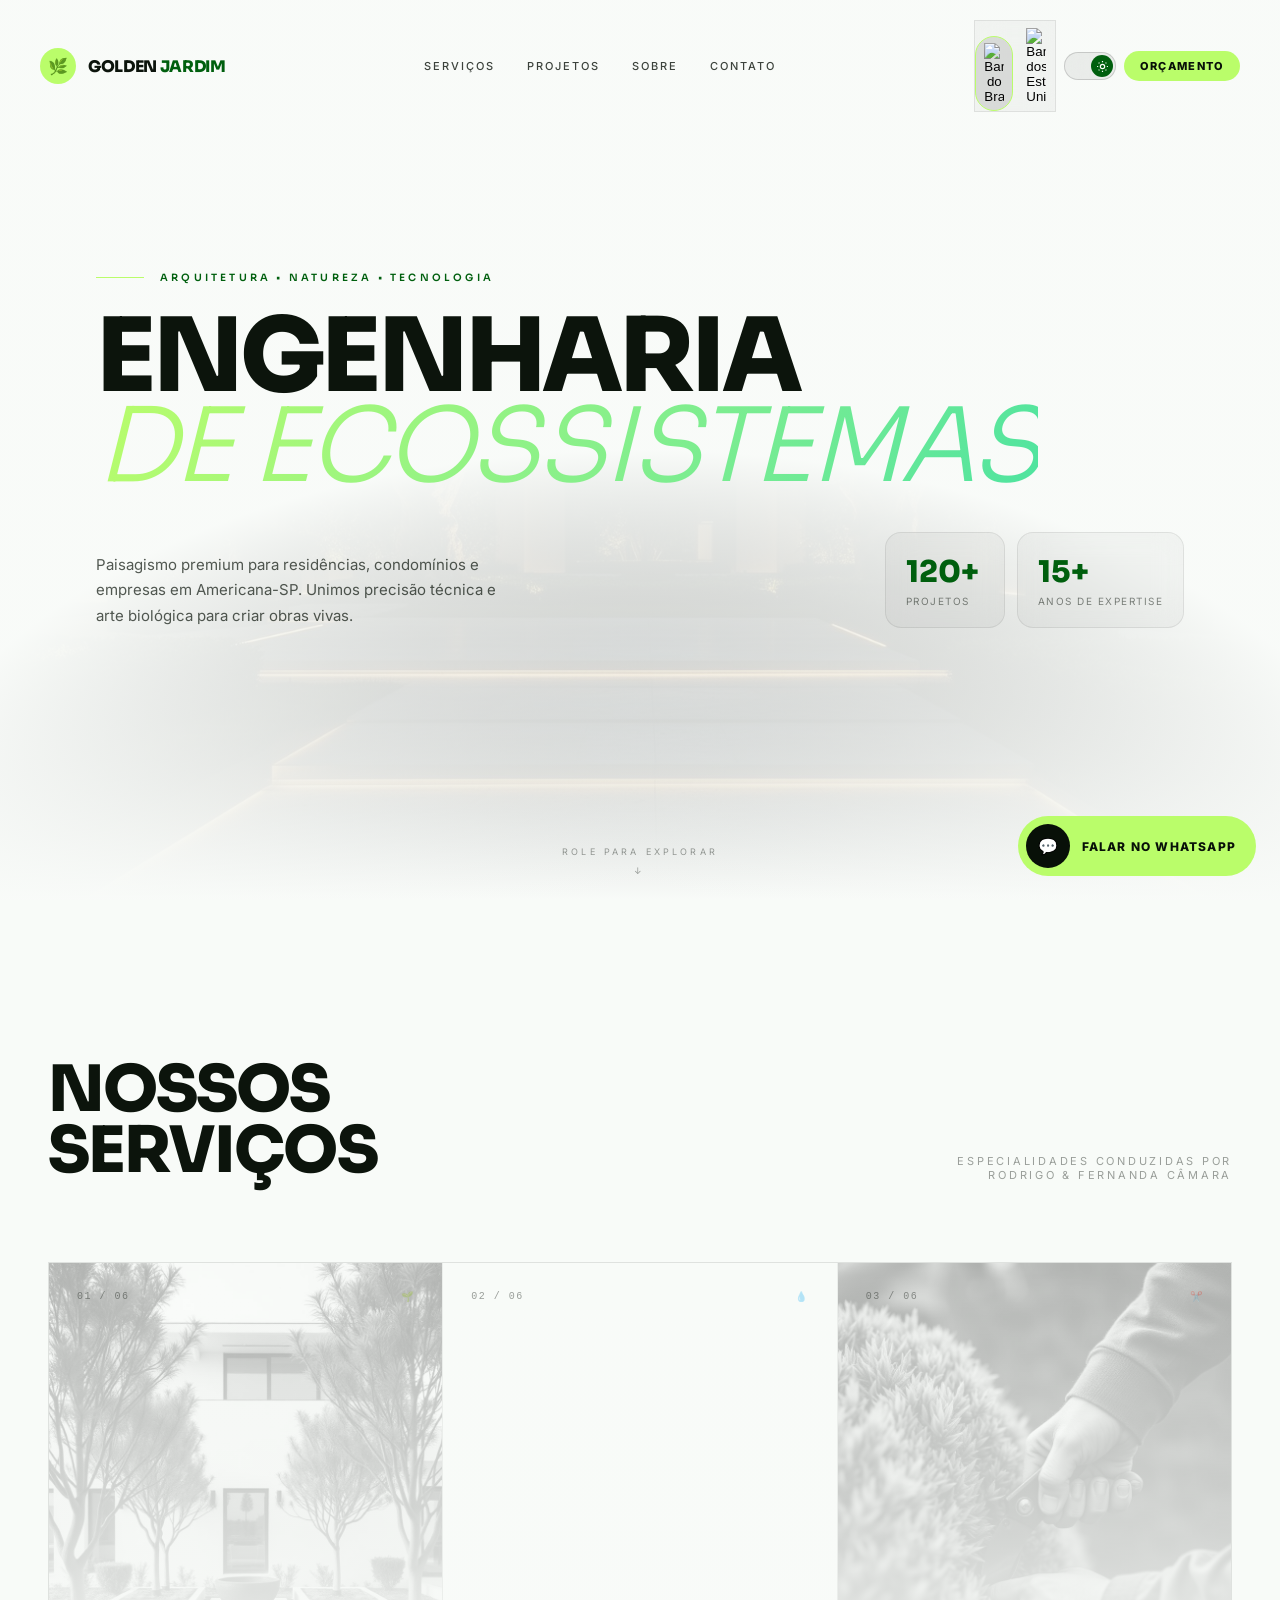
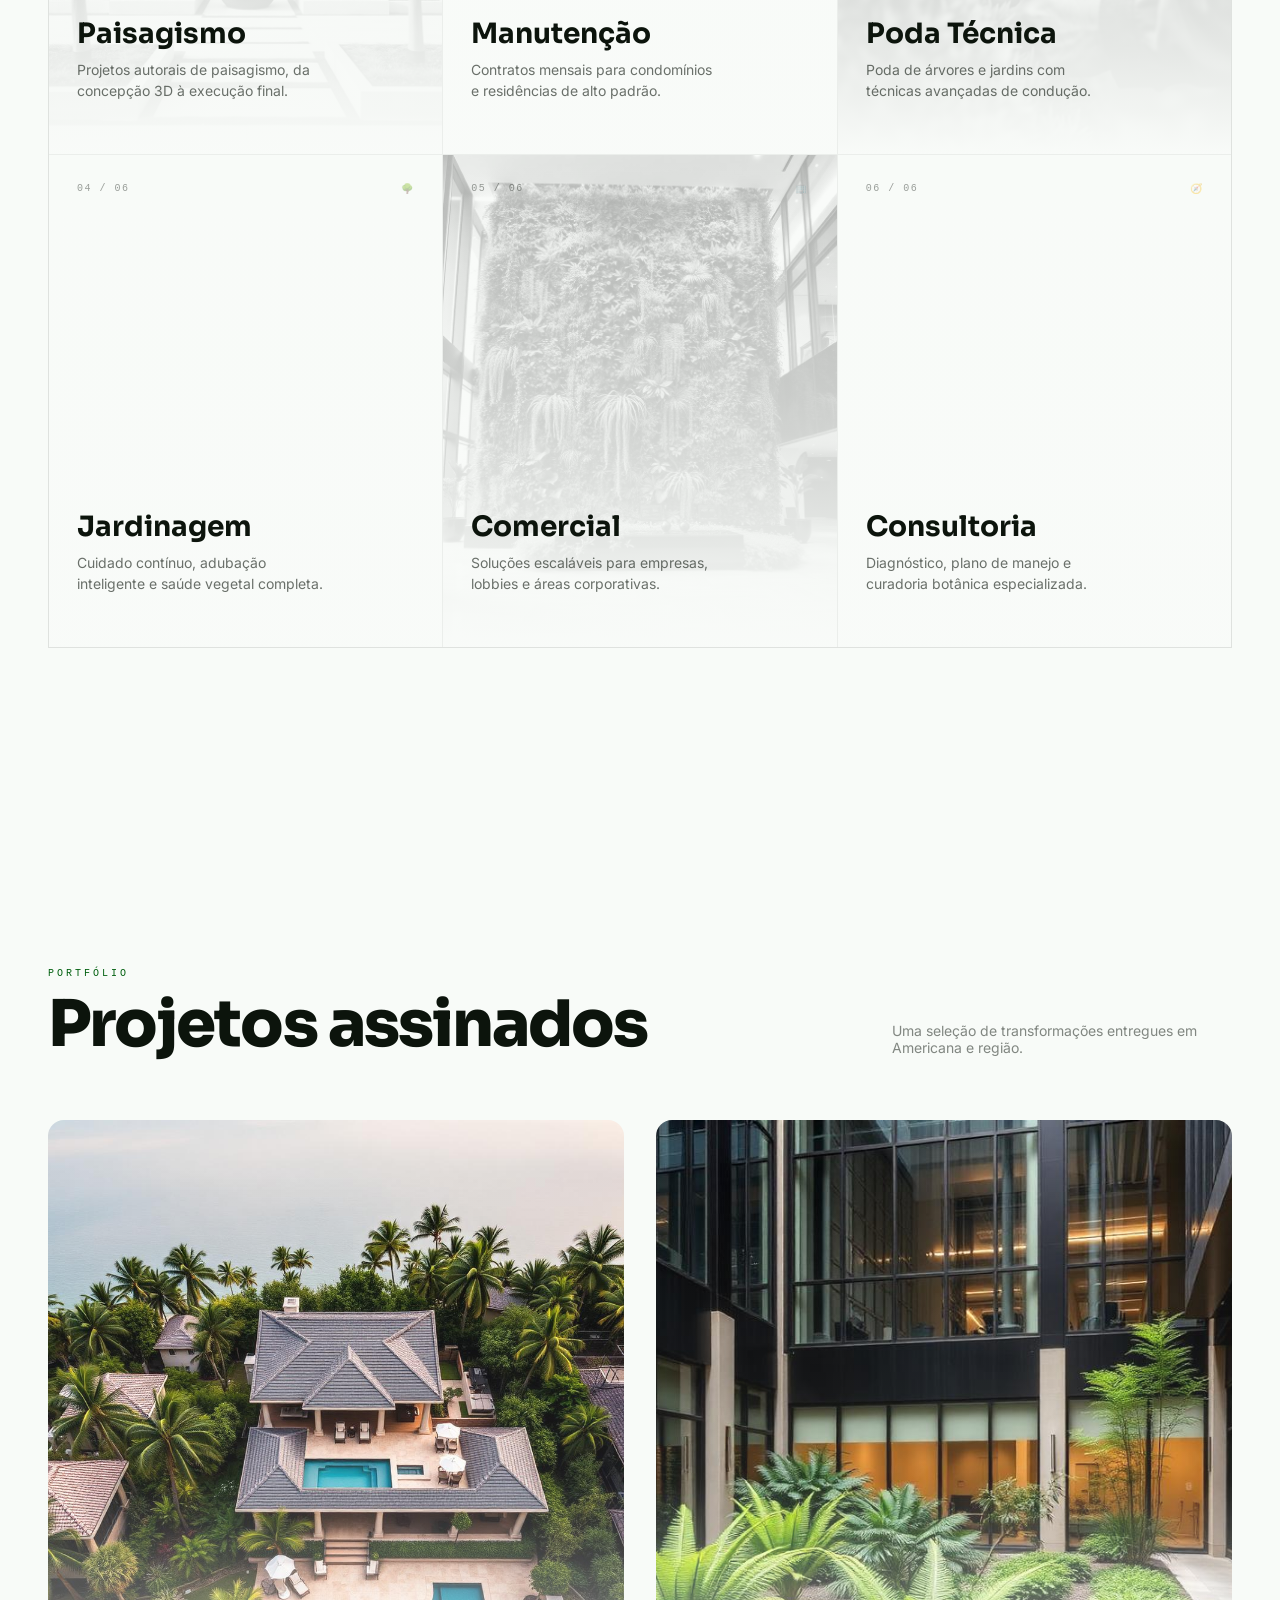
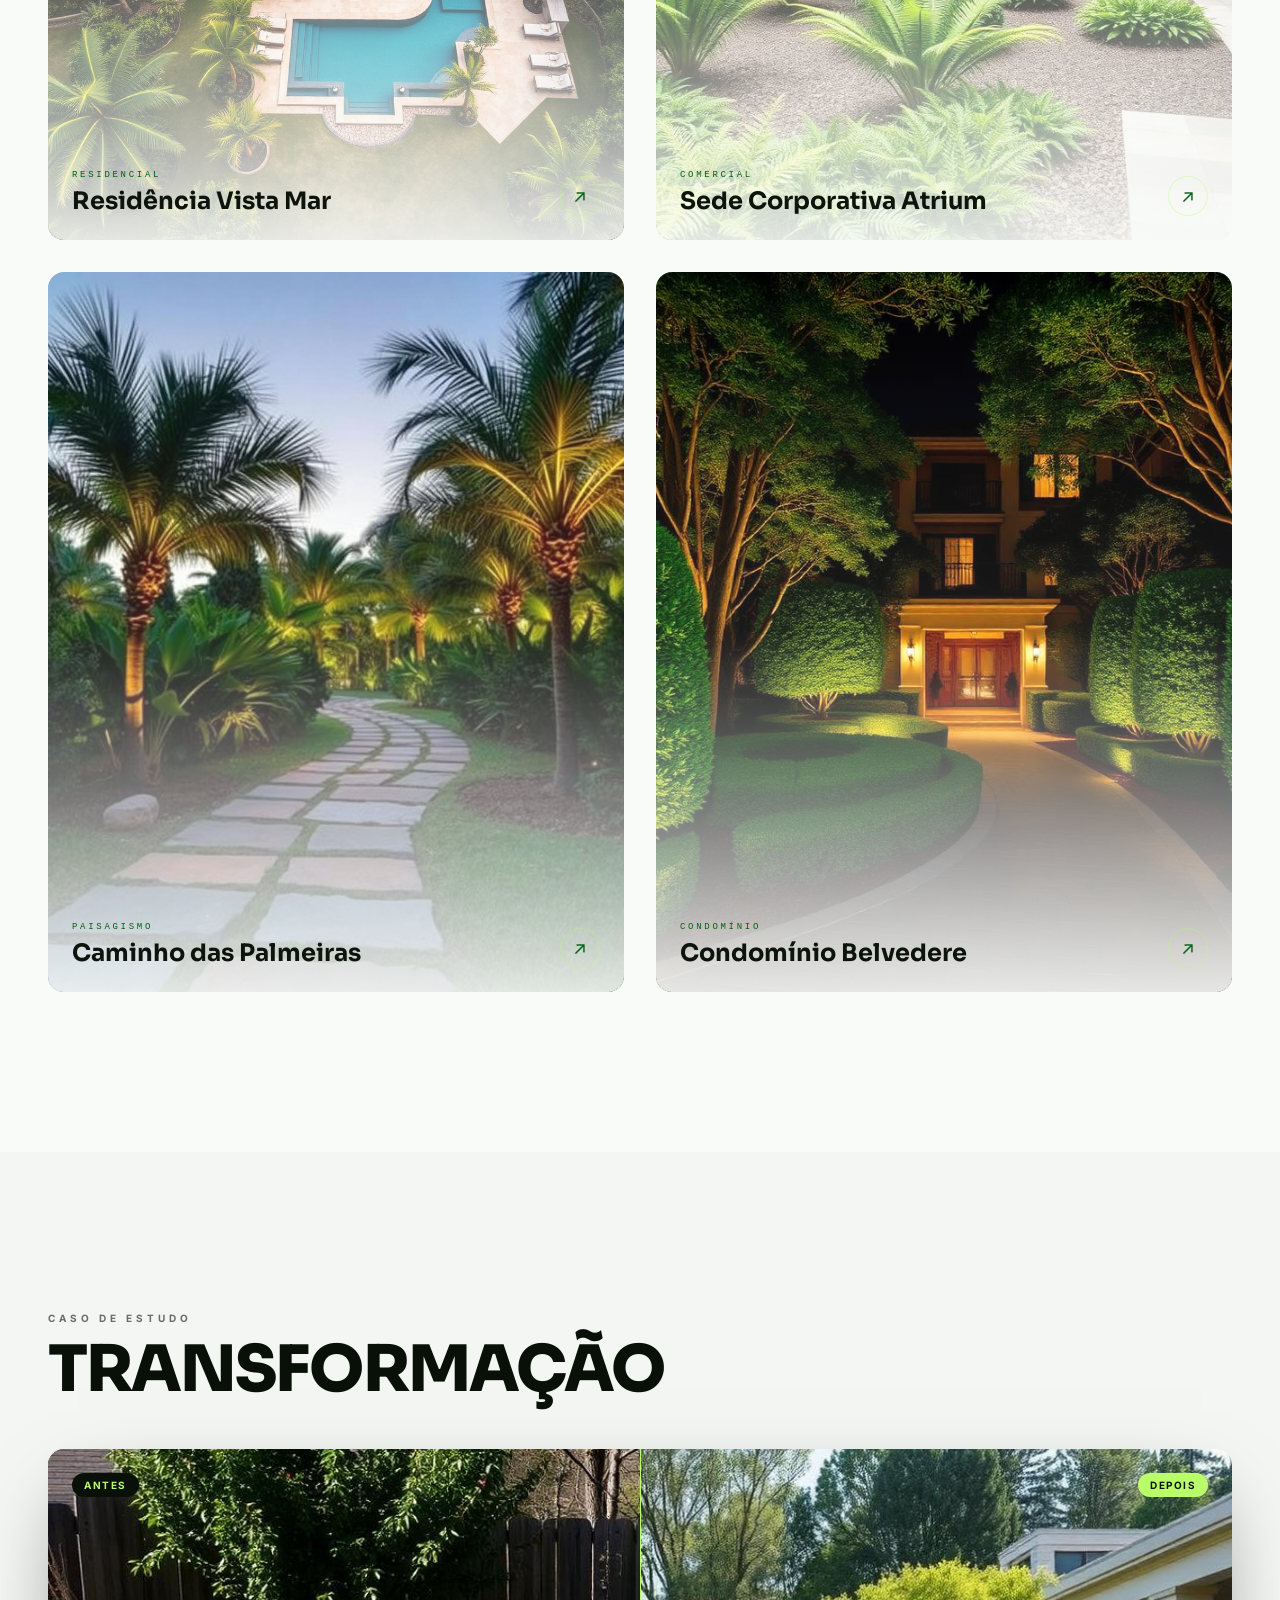
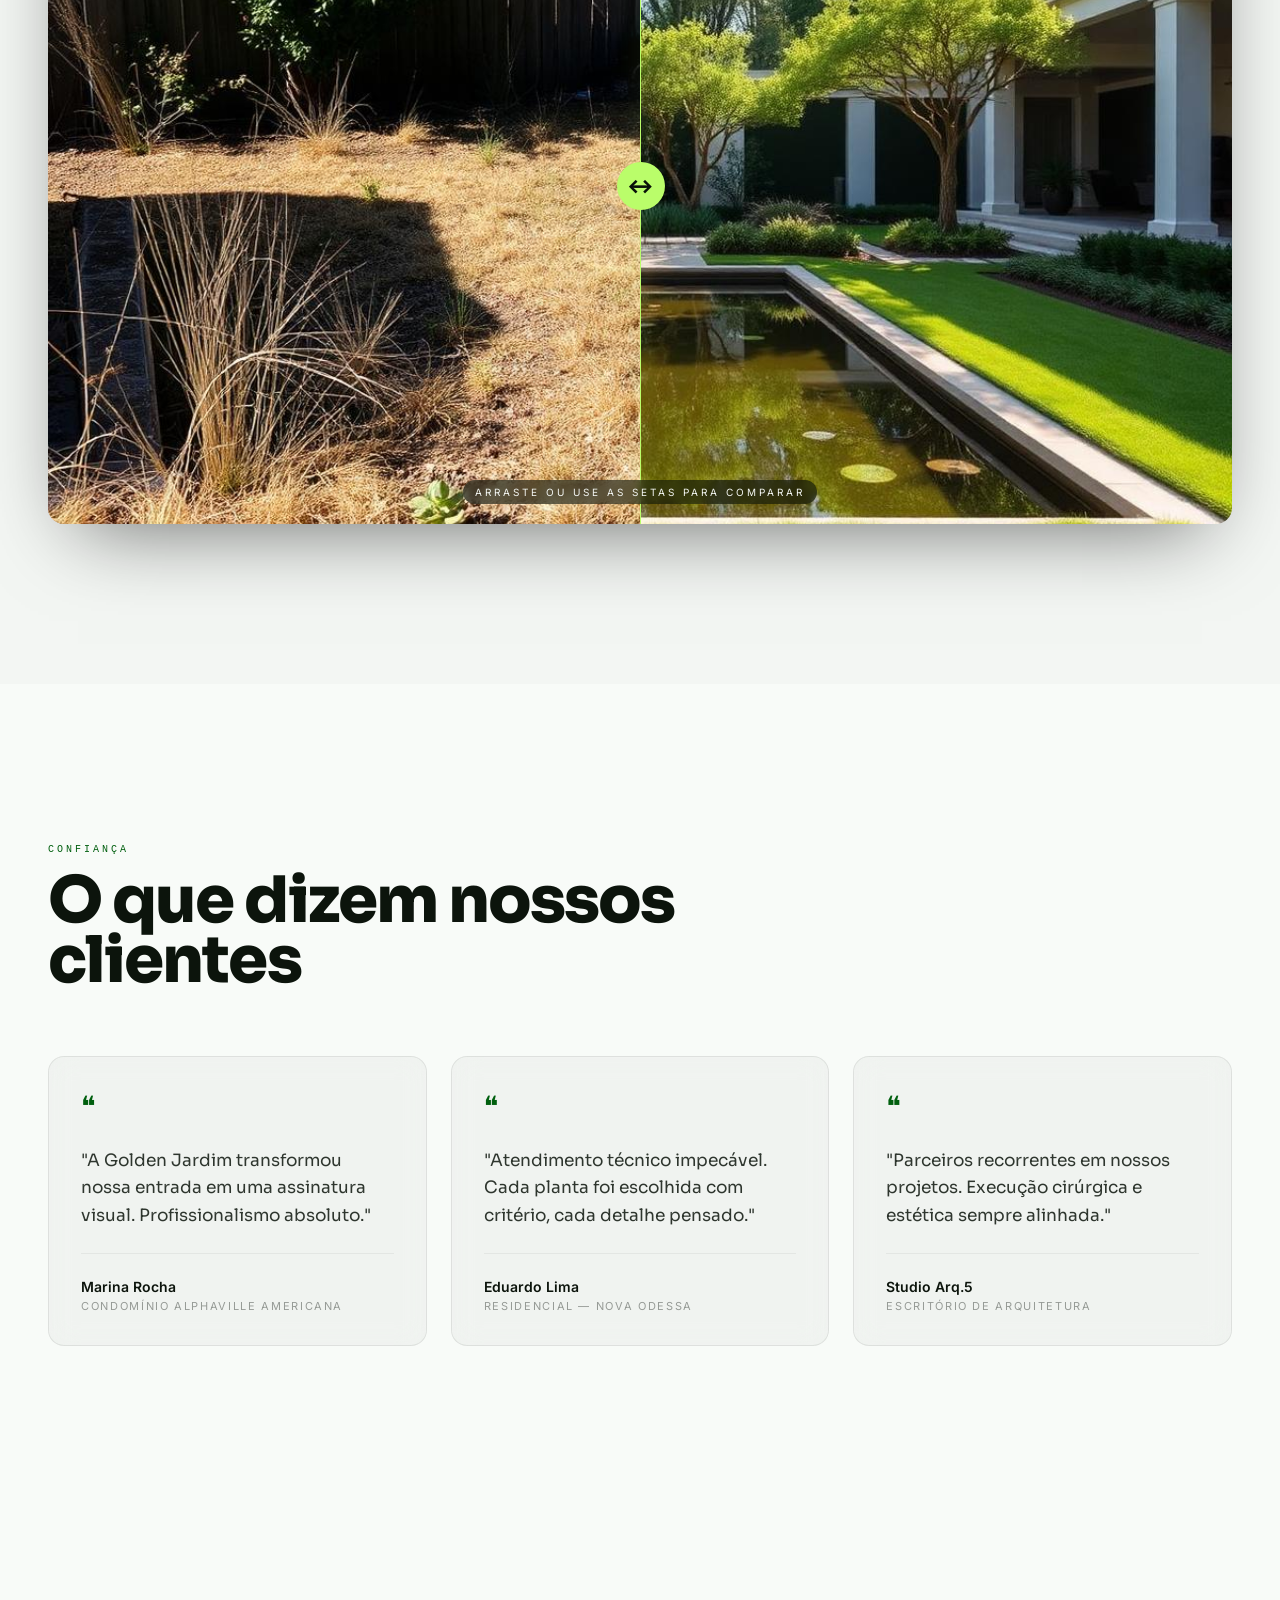
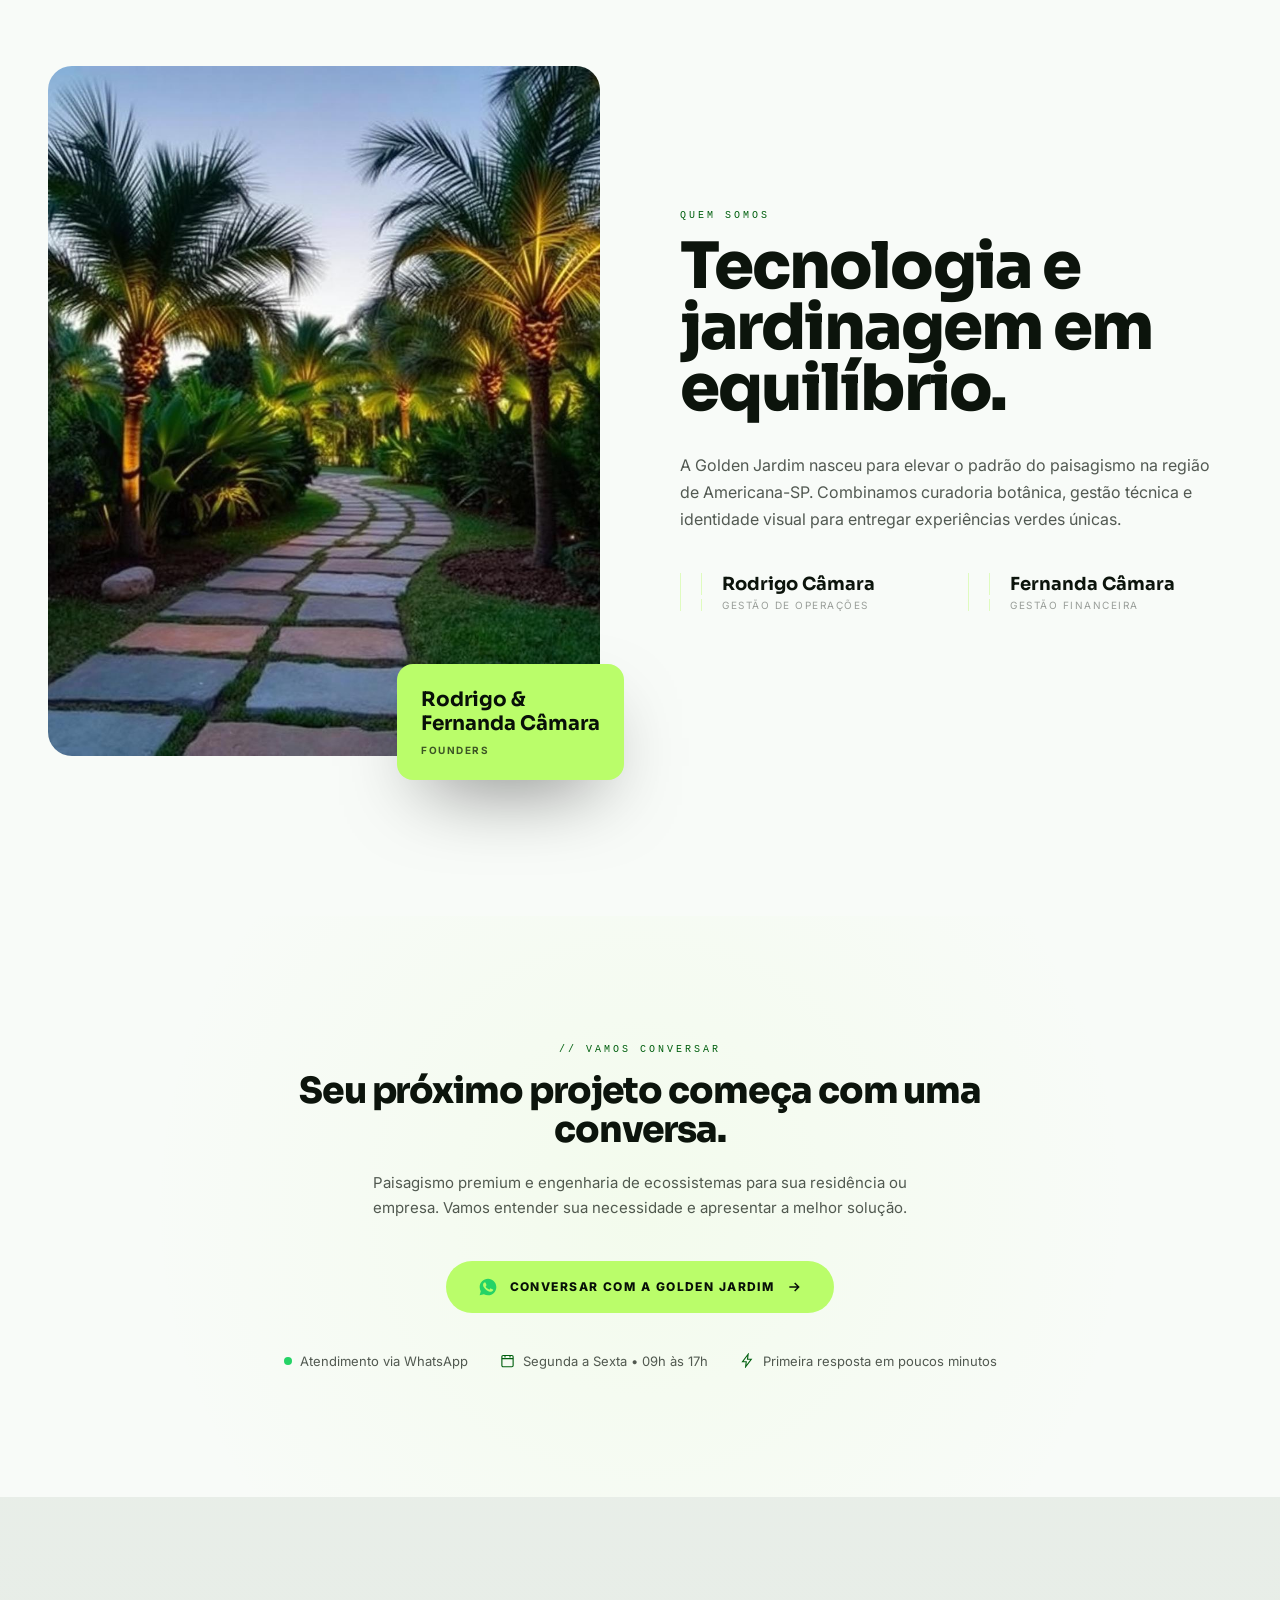
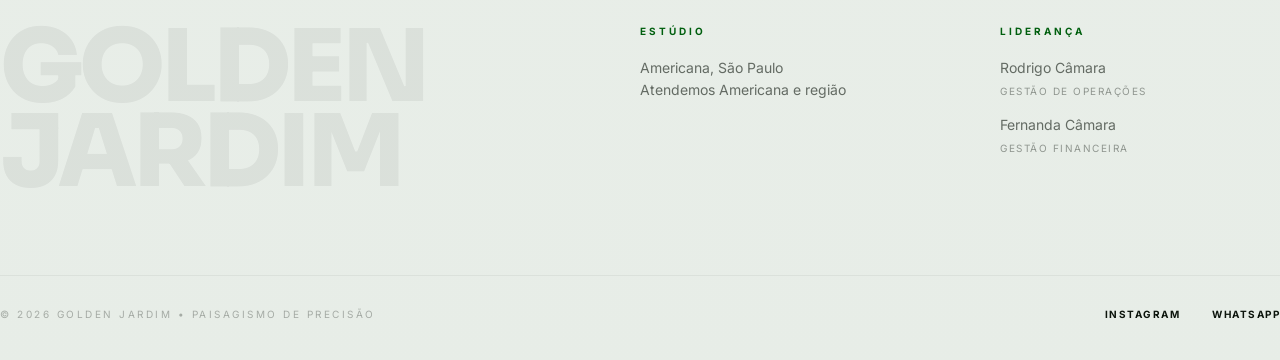
==== commit 61e13efa: "Alteração em massa (Mudança do layout, inclusão de gráficos, e adição de informações na tabela" ====
--- a/index.html
+++ b/index.html
@@ -281,6 +281,17 @@
 
   .reveal{opacity:0; transform:translateY(28px); transition:opacity .9s var(--ease), transform .9s var(--ease);}
   .reveal.in{opacity:1; transform:translateY(0);}
+
+  #menu-toggle{display:none;background:transparent;border:1px solid var(--moss-ink);border-radius:8px;padding:8px;color:var(--foreground);cursor:pointer;}
+  :focus-visible{outline:3px solid var(--moss-ink);outline-offset:4px;}
+  @media(max-width:767px){
+    #menu-toggle{display:block;}
+    .nav-inner{flex-wrap:wrap;gap:12px;}
+    .nav-actions{flex-wrap:wrap;}
+    nav.links.is-open{display:flex;order:3;flex-basis:100%;flex-wrap:wrap;gap:20px;padding:16px 0;}
+    .brand .name{font-size:16px;}
+    .cta-btn{display:none;}
+  }
 </style>
 </head>
 <body>
@@ -291,15 +302,16 @@
       <span class="logo">🌿</span>
       <span class="name">Golden <span style="color:var(--moss-ink)">Jardim</span></span>
     </a>
-    <nav class="links">
+    <nav class="links" id="site-nav" aria-label="Navegação principal">
       <a href="#services" data-i18n="nav.services">Serviços</a>
       <a href="#gallery" data-i18n="nav.projects">Projetos</a>
       <a href="#about" data-i18n="nav.about">Sobre</a>
       <a href="#contact" data-i18n="nav.contact">Contato</a>
     </nav>
     <div class="nav-actions">
+      <button type="button" id="menu-toggle" aria-controls="site-nav" aria-expanded="false" aria-label="Abrir menu">☰</button>
       <!-- Language selector -->
-      <div class="hidden sm:flex items-center gap-1 p-1 rounded-full border border-c glass" role="group" aria-label="Selecionar idioma">
+      <div class="flex items-center gap-1 p-1 rounded-full border border-c glass" role="group" aria-label="Selecionar idioma">
         <button type="button" data-lang-btn="pt" class="lang-select-btn flex items-center gap-1.5 px-2.5 py-1.5 rounded-full text-xs font-medium border border-transparent cursor-pointer bg-transparent text-foreground" aria-pressed="true">
           <img src="https://flagcdn.com/w20/br.png" srcset="https://flagcdn.com/w40/br.png 2x" width="20" alt="Bandeira do Brasil" class="rounded-sm">
         </button>
@@ -351,8 +363,8 @@
 <section id="services">
   <div class="section-inner">
     <div class="services-head reveal">
-      <h2 class="section-title" data-i18n="services.title">SISTEMAS
-CENTRAIS</h2>
+      <h2 class="section-title" data-i18n="services.title">NOSSOS
+SERVIÇOS</h2>
       <p data-i18n="services.subtitle">Especialidades conduzidas por Rodrigo &amp; Fernanda Câmara</p>
     </div>
     <div class="services-grid" id="servicesGrid"></div>
@@ -377,11 +389,11 @@
     <span class="eyebrow-sm" data-i18n="ba.eyebrow">Caso de estudo</span>
     <h2 class="section-title" data-i18n="ba.title">TRANSFORMAÇÃO</h2>
     <div class="ba-frame" id="baFrame">
-      <img src="assets/after.jpg" alt="Depois" />
-      <div class="ba-before-wrap" id="baBeforeWrap"><img src="assets/before.jpg" alt="Antes" /></div>
+      <img src="assets/after.jpg" alt="Jardim após o projeto de paisagismo" />
+      <div class="ba-before-wrap" id="baBeforeWrap"><img src="assets/before.jpg" alt="Área externa antes do projeto de paisagismo" /></div>
       <div class="ba-tag before" data-i18n="ba.before">Antes</div>
       <div class="ba-tag after" data-i18n="ba.after">Depois</div>
-      <div class="ba-handle" id="baHandle"><div class="dot">↔</div></div>
+      <div class="ba-handle" id="baHandle" role="slider" tabindex="0" aria-label="Comparação antes e depois" aria-valuemin="0" aria-valuemax="100" aria-valuenow="50"><div class="dot">↔</div></div>
       <div class="ba-hint" data-i18n="ba.hint">Arraste para comparar</div>
     </div>
   </div>
@@ -474,7 +486,7 @@
 
 <script>
 /* ---------- CONTEÚDO / DADOS ---------- */
-const WA_NUMBER = "5519999999999"; // TODO: trocar pelo número real do Golden Jardim
+const WA_NUMBER = "5519989862859";
 
 const dict = {
   pt: {
@@ -482,9 +494,9 @@
     "hero.eyebrow":"Arquitetura • Natureza • Tecnologia","hero.titleA":"ENGENHARIA","hero.titleB":"DE ECOSSISTEMAS",
     "hero.body":"Paisagismo premium para residências, condomínios e empresas em Americana-SP. Unimos precisão técnica e arte biológica para criar obras vivas.",
     "hero.stat1":"Projetos","hero.stat2":"Anos de expertise","hero.scroll":"Role para explorar",
-    "services.title":"SISTEMAS\nCENTRAIS","services.subtitle":"Especialidades conduzidas por Rodrigo & Fernanda Câmara",
+    "services.title":"NOSSOS\nSERVIÇOS","services.subtitle":"Especialidades conduzidas por Rodrigo & Fernanda Câmara",
     "gallery.eyebrow":"Portfólio","gallery.title":"Projetos assinados","gallery.subtitle":"Uma seleção de transformações entregues em Americana e região.",
-    "ba.eyebrow":"Caso de estudo","ba.title":"TRANSFORMAÇÃO","ba.before":"Antes","ba.after":"Depois","ba.hint":"Arraste para comparar",
+    "ba.eyebrow":"Caso de estudo","ba.title":"TRANSFORMAÇÃO","ba.before":"Antes","ba.after":"Depois","ba.hint":"Arraste ou use as setas para comparar",
     "testimonials.eyebrow":"Confiança","testimonials.title":"O que dizem nossos clientes",
     "about.eyebrow":"Quem somos","about.title":"Tecnologia e jardinagem em equilíbrio.",
     "about.body":"A Golden Jardim nasceu para elevar o padrão do paisagismo na região de Americana-SP. Combinamos curadoria botânica, gestão técnica e identidade visual para entregar experiências verdes únicas.",
@@ -498,9 +510,9 @@
     "hero.eyebrow":"Architecture • Nature • Technology","hero.titleA":"ENGINEERING","hero.titleB":"ECOSYSTEMS",
     "hero.body":"Premium landscaping for residential, condominium and commercial spaces in Americana, SP. We blend technical precision with biological artistry to create living masterpieces.",
     "hero.stat1":"Projects","hero.stat2":"Years expertise","hero.scroll":"Scroll to explore",
-    "services.title":"CORE\nSYSTEMS","services.subtitle":"Specialty services led by Rodrigo & Fernanda Câmara",
+    "services.title":"OUR\nSERVICES","services.subtitle":"Specialty services led by Rodrigo & Fernanda Câmara",
     "gallery.eyebrow":"Portfolio","gallery.title":"Signature projects","gallery.subtitle":"Selected transformations delivered across Americana region.",
-    "ba.eyebrow":"Case study","ba.title":"TRANSFORMATION","ba.before":"Before","ba.after":"After","ba.hint":"Drag to compare",
+    "ba.eyebrow":"Case study","ba.title":"TRANSFORMATION","ba.before":"Before","ba.after":"After","ba.hint":"Drag or use arrow keys to compare",
     "testimonials.eyebrow":"Trust","testimonials.title":"What our clients say",
     "about.eyebrow":"About","about.title":"Technology and gardening in balance.",
     "about.body":"Golden Jardim was born to raise the bar for landscaping in the Americana-SP region. We combine botanical curation, technical management and visual identity to deliver unique green experiences.",
@@ -645,12 +657,25 @@
   const beforeWrap = document.getElementById("baBeforeWrap");
   const handle = document.getElementById("baHandle");
   let dragging = false;
+  let position = 50;
+  function setPosition(pos) {
+    position = Math.max(0, Math.min(100, pos));
+    beforeWrap.style.width = position + '%';
+    handle.style.left = position + '%';
+    handle.setAttribute('aria-valuenow', Math.round(position));
+  }
+  handle.addEventListener('keydown', e => {
+    const changes = {ArrowLeft:-5, ArrowDown:-5, ArrowRight:5, ArrowUp:5};
+    if (e.key in changes || e.key === 'Home' || e.key === 'End') {
+      e.preventDefault();
+      setPosition(e.key === 'Home' ? 0 : e.key === 'End' ? 100 : position + changes[e.key]);
+    }
+  });
   function update(clientX){
     const rect = frame.getBoundingClientRect();
     let pos = ((clientX - rect.left) / rect.width) * 100;
     pos = Math.max(0, Math.min(100, pos));
-    beforeWrap.style.width = pos + "%";
-    handle.style.left = pos + "%";
+    setPosition(pos);
   }
   frame.addEventListener("mousedown", (e)=>{ dragging = true; update(e.clientX); });
   frame.addEventListener("touchstart", (e)=>{ dragging = true; update(e.touches[0].clientX); });
@@ -677,7 +702,15 @@
 if(savedLang === "pt" || savedLang === "en") lang = savedLang;
 applyI18n();
 setupWhatsApp();
-document.querySelectorAll("#langMenu button, #contactForm").forEach(()=>{}); // no-op keep list
+const menuToggle = document.getElementById('menu-toggle');
+const siteNav = document.getElementById('site-nav');
+function closeMenu(){ siteNav.classList.remove('is-open'); menuToggle.setAttribute('aria-expanded','false'); }
+menuToggle.addEventListener('click', () => {
+  const open = siteNav.classList.toggle('is-open');
+  menuToggle.setAttribute('aria-expanded', String(open));
+});
+siteNav.querySelectorAll('a').forEach(a => a.addEventListener('click', closeMenu));
+document.addEventListener('keydown', e => { if(e.key === 'Escape') closeMenu(); });
 const origApplyI18n = applyI18n;
 applyI18n = function(){ origApplyI18n(); setupWhatsApp(); };
 applyI18n();
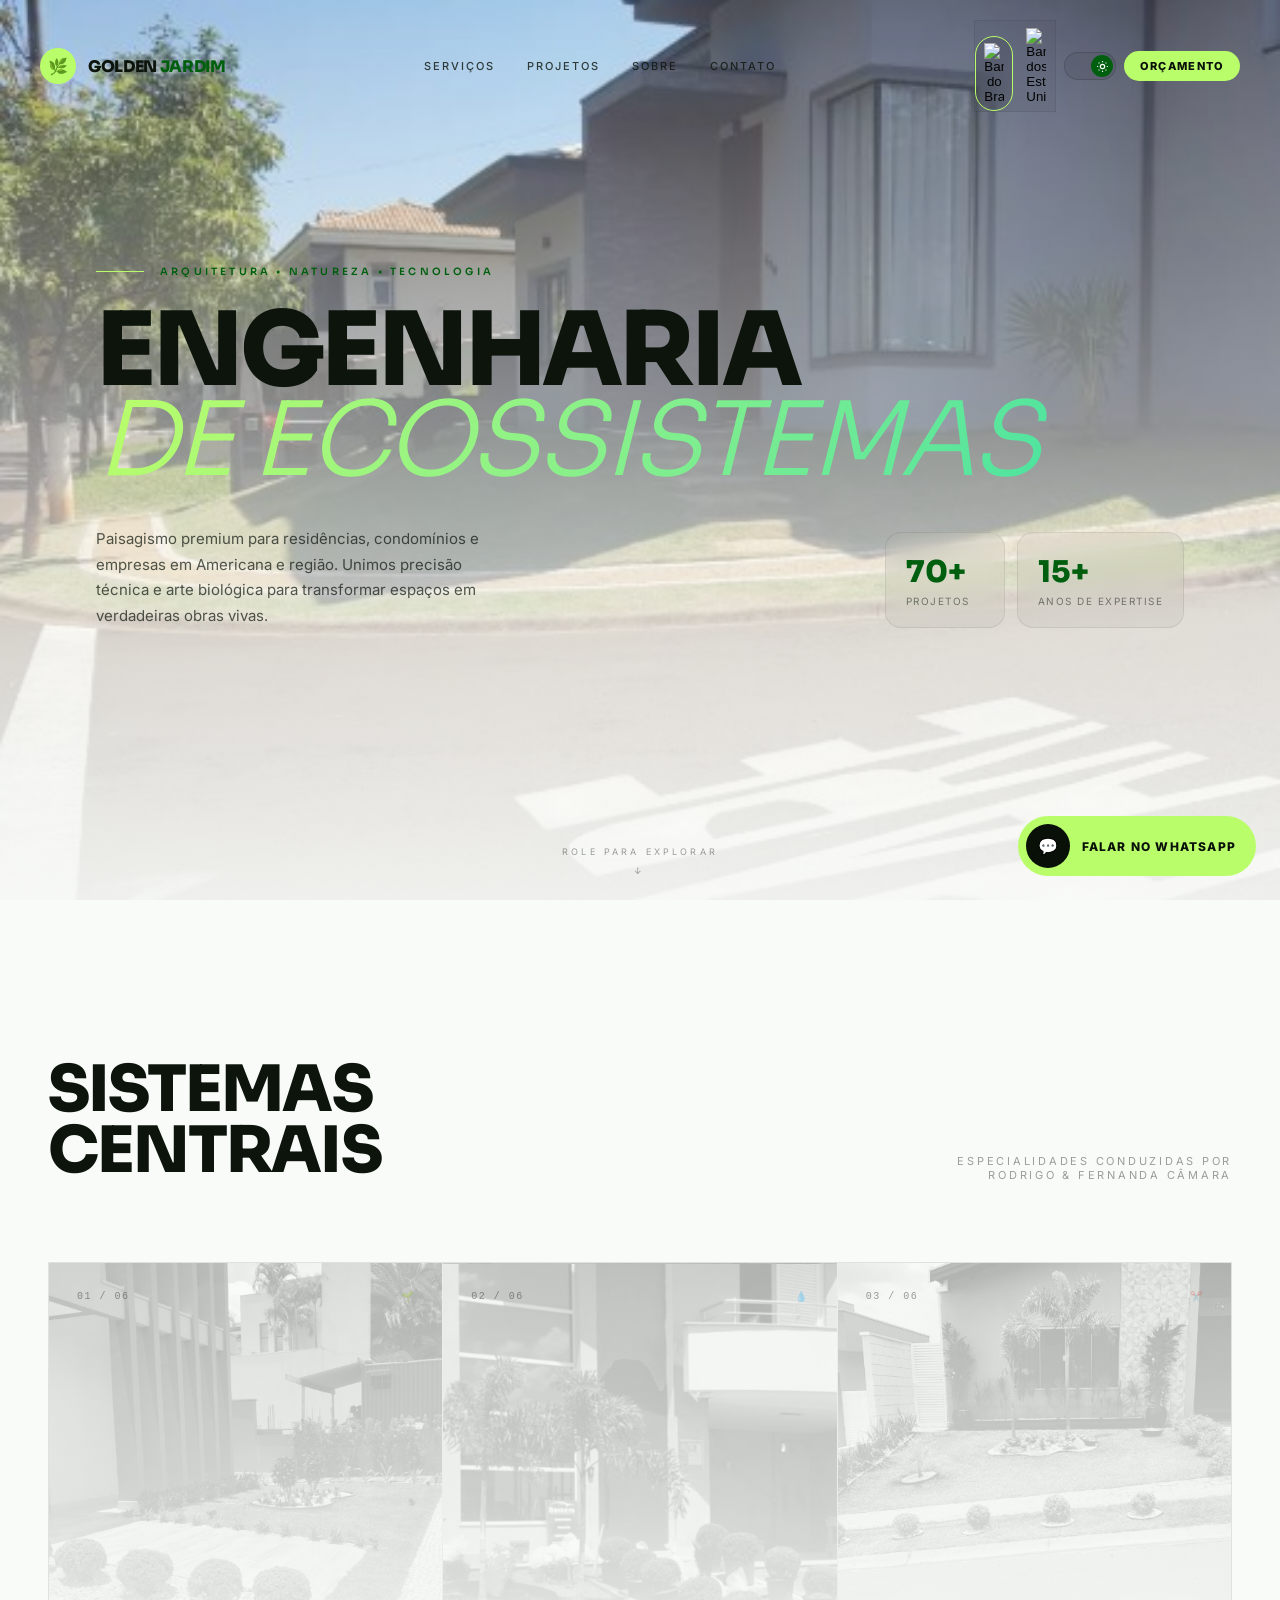
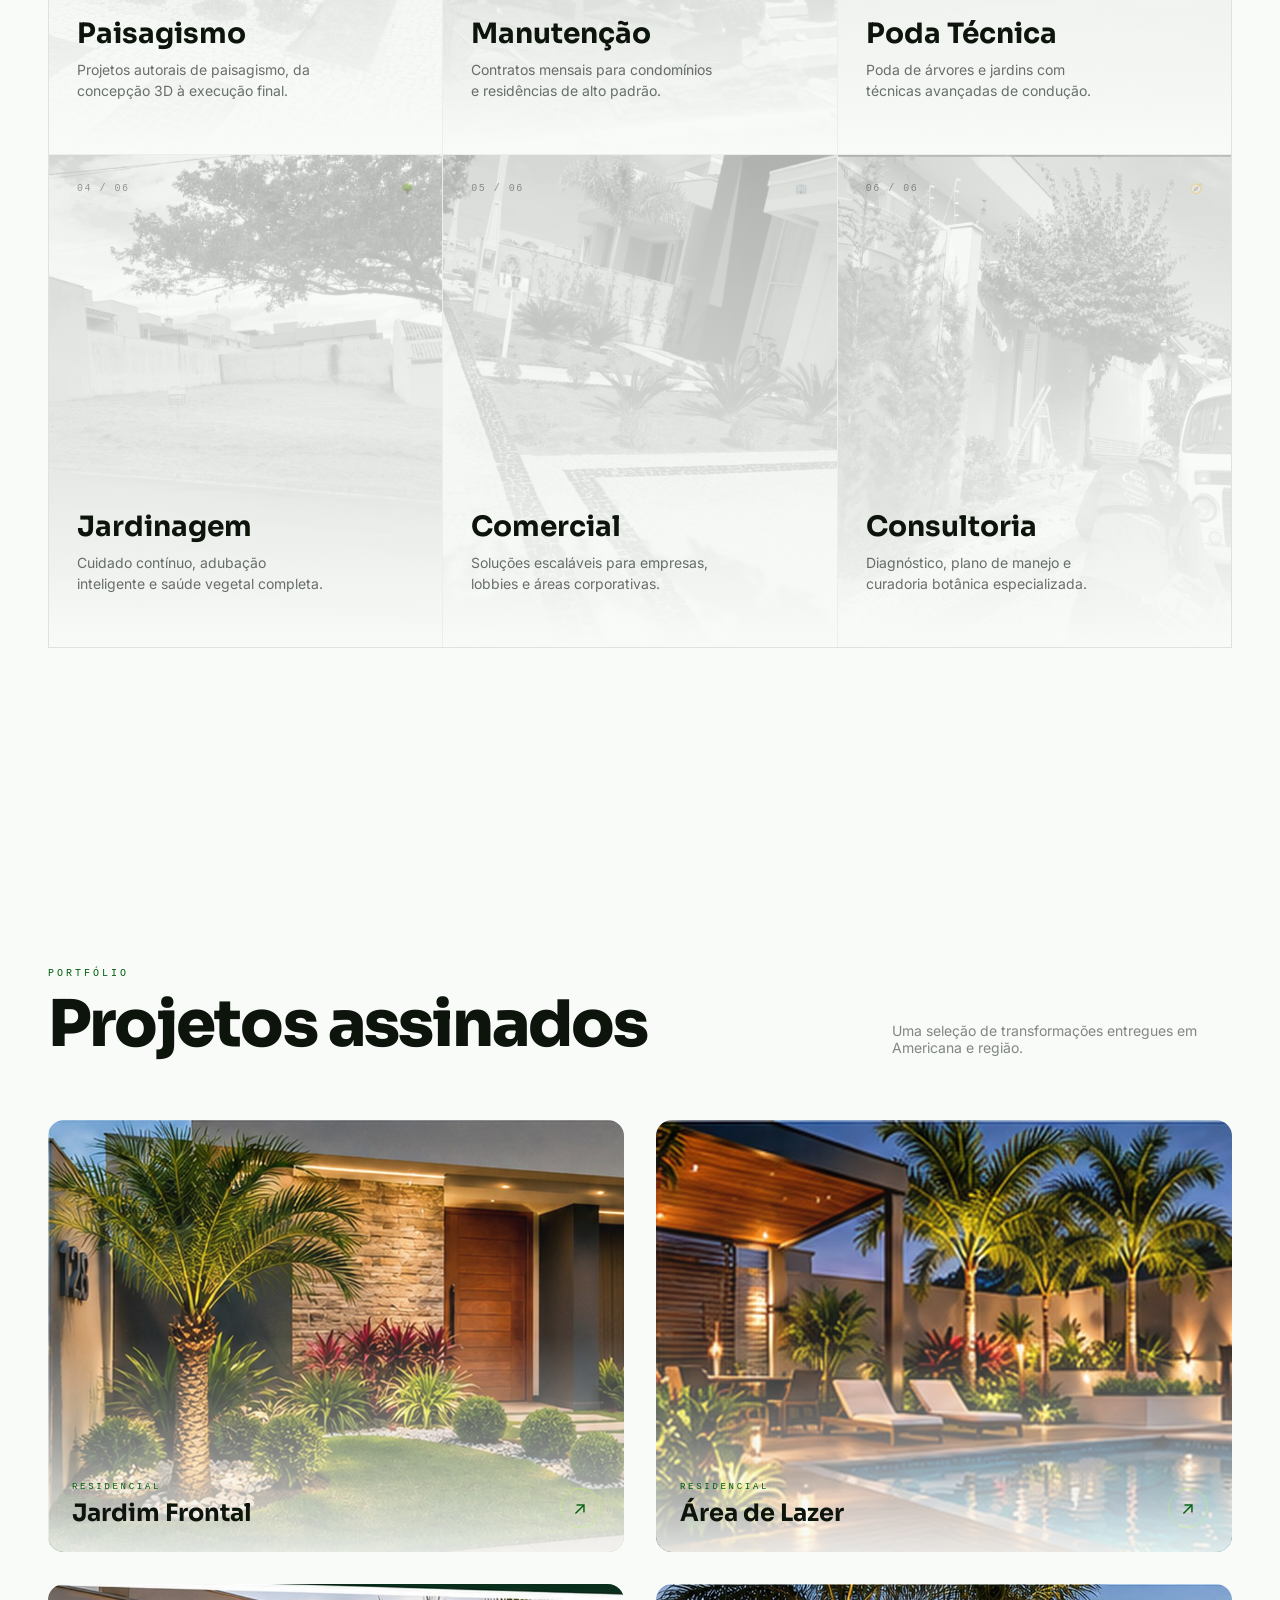
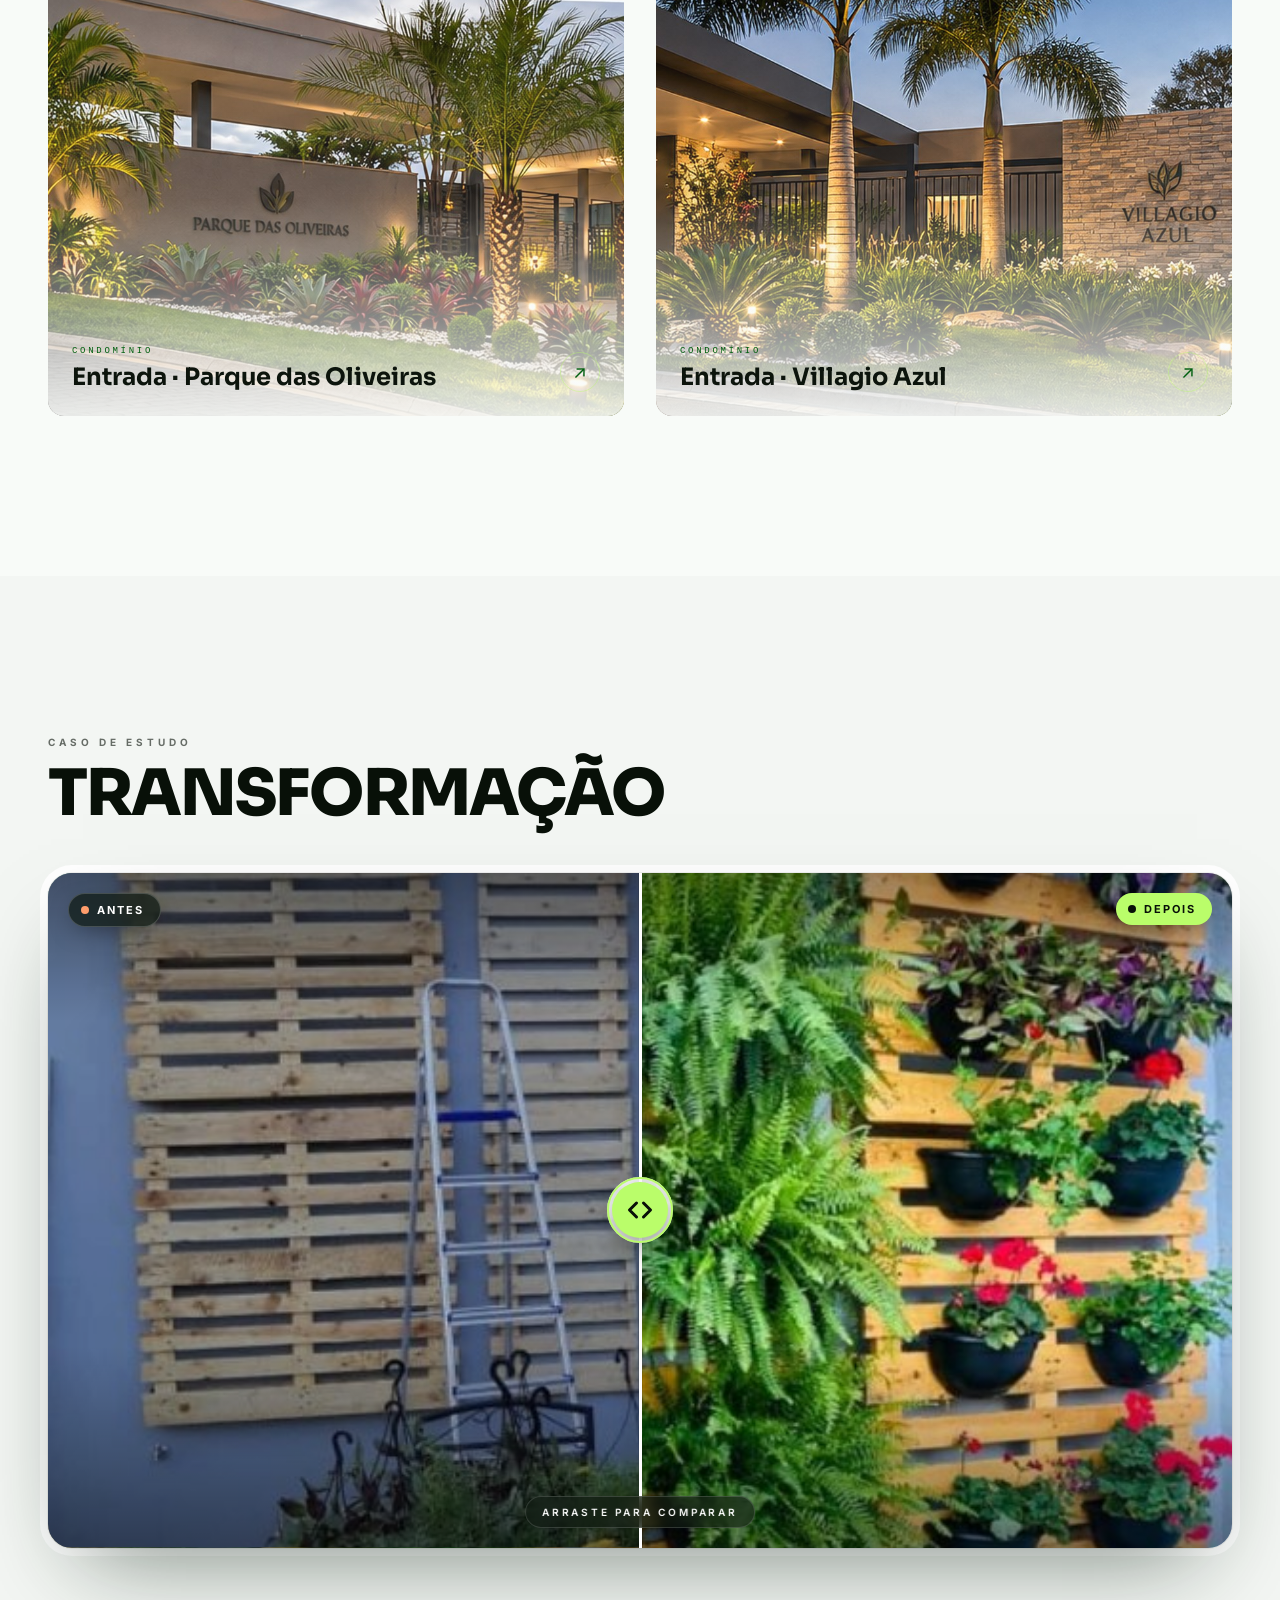
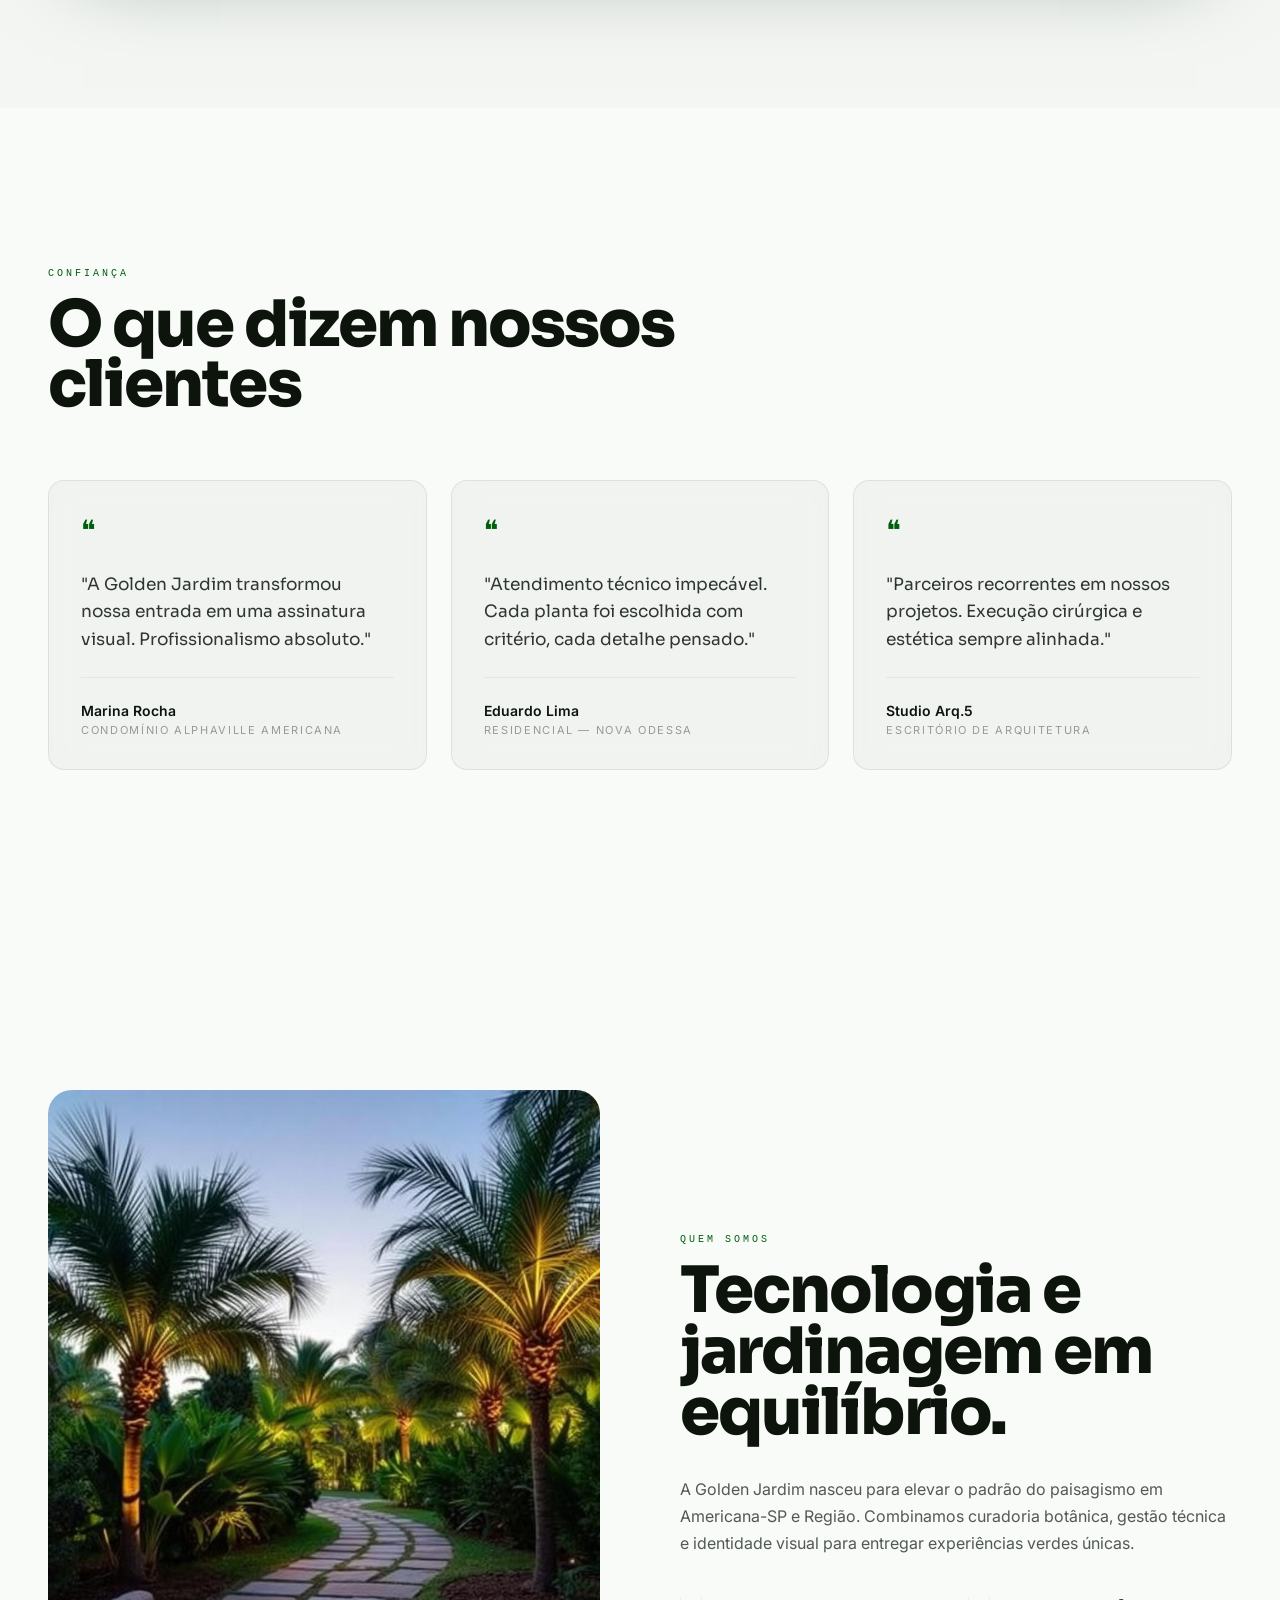
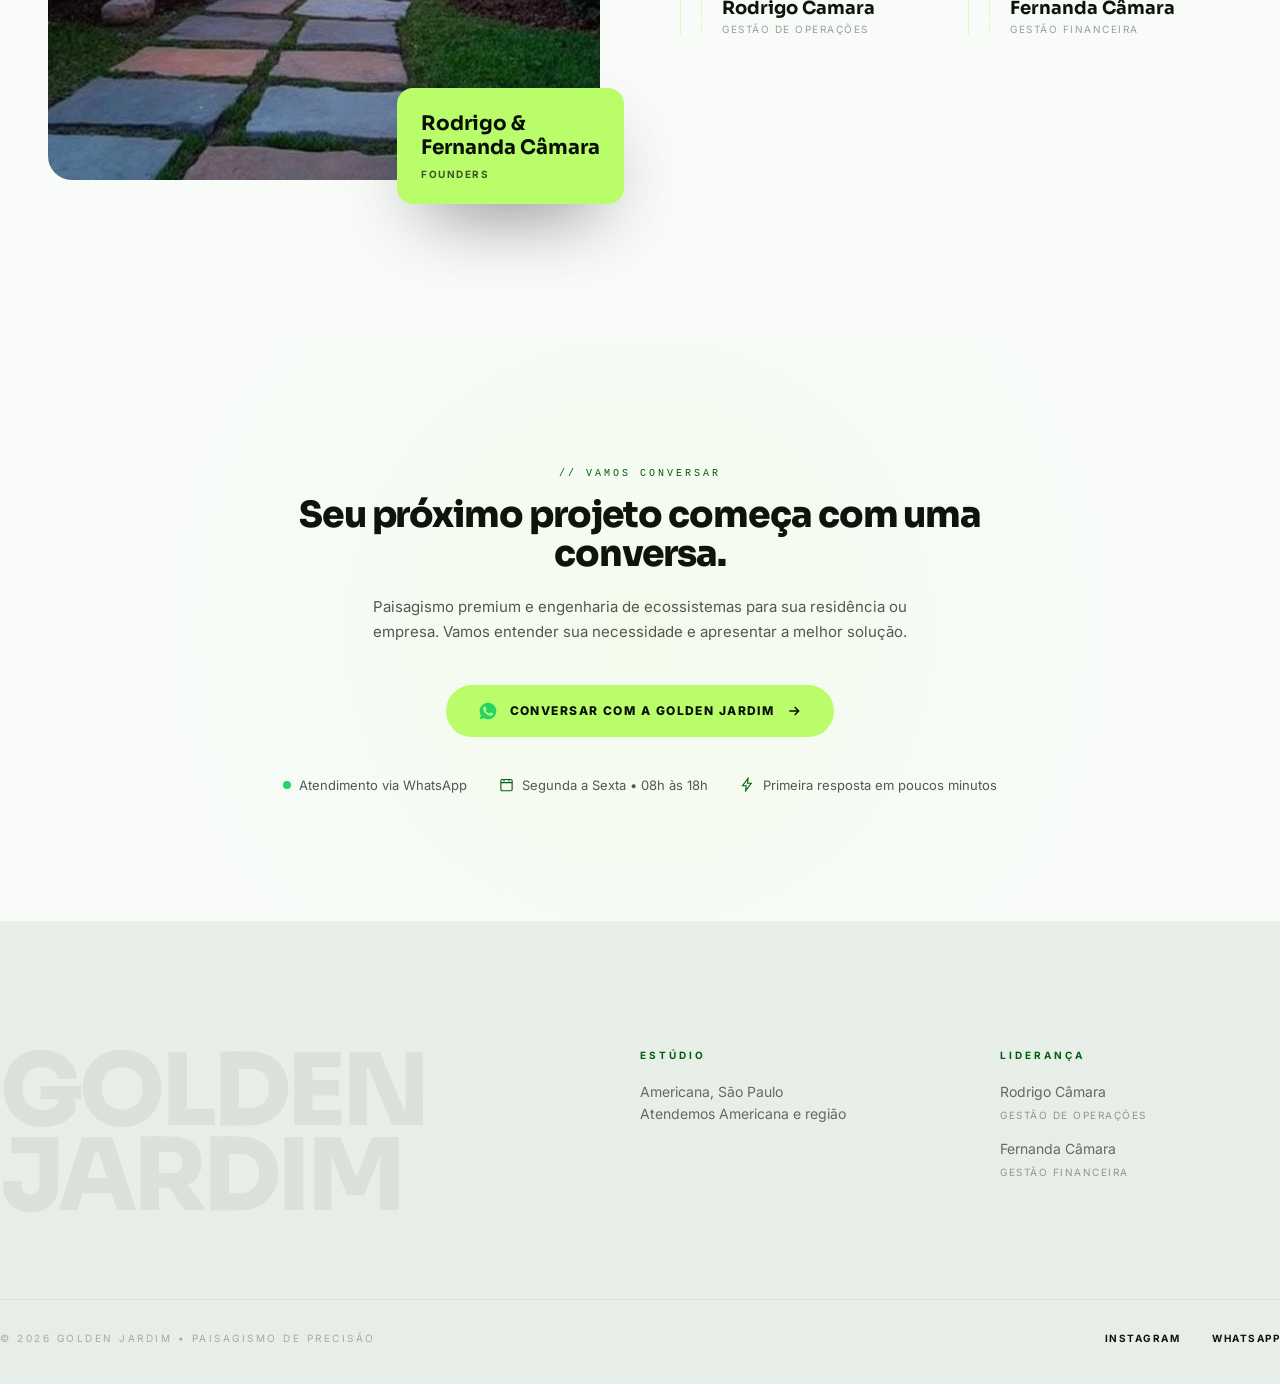
==== commit dde6fd84: "Inclusão de perfil do usuário, agora tem cadastros que só podem visualizar o sistema" ====
--- a/index.html
+++ b/index.html
@@ -140,6 +140,8 @@
   #top .hero-img img{width:100%; height:100%; object-fit:cover;}
   #top .overlay1{position:absolute; inset:0; background:linear-gradient(to top, var(--background), color-mix(in oklab, var(--background) 40%, transparent), color-mix(in oklab, var(--background) 30%, transparent));}
   #top .overlay2{position:absolute; inset:0; background:radial-gradient(60% 50% at 50% 100%, transparent 0%, var(--background) 100%);}
+  html.light #top .overlay1{background:linear-gradient(to top, color-mix(in oklab, var(--background) 92%, transparent) 0%, color-mix(in oklab, var(--background) 60%, transparent) 45%, color-mix(in oklab, var(--background) 15%, transparent) 100%);}
+  html.light #top .overlay2{background:none;}
   .hero-content{position:relative; z-index:10; padding:0 24px 80px; max-width:1600px; margin:0 auto; width:100%;}
   @media(min-width:768px){ .hero-content{padding:0 48px 112px;} }
   .eyebrow{display:flex; align-items:center; gap:16px; margin-bottom:28px;}
@@ -147,7 +149,7 @@
   .eyebrow span{color:var(--moss-ink); font-family:"Sora"; text-transform:uppercase; letter-spacing:.32em; font-size:10px; font-weight:600;}
   h1.hero-title{font-family:"Sora"; font-weight:800; font-size:14vw; line-height:.88; letter-spacing:-.04em; margin-bottom:40px;}
   @media(min-width:768px){ h1.hero-title{font-size:8vw;} }
-  h1.hero-title .grad{background:linear-gradient(120deg, var(--moss) 0%, oklch(0.82 0.16 160) 100%); -webkit-background-clip:text; background-clip:text; color:transparent; font-style:italic; font-weight:300;}
+  h1.hero-title .grad{background:linear-gradient(120deg, var(--moss) 0%, oklch(0.82 0.16 160) 100%); -webkit-background-clip:text; background-clip:text; color:transparent; font-style:italic; font-weight:300; display:inline-block; padding-right:.15em; margin-right:-.15em;}
   .hero-bottom{display:flex; flex-direction:column; gap:40px; align-items:flex-end; justify-content:space-between;}
   @media(min-width:768px){ .hero-bottom{flex-direction:row;} }
   .hero-body{max-width:420px; font-size:15px; line-height:1.7; color:color-mix(in oklab, var(--foreground) 70%, transparent);}
@@ -198,23 +200,34 @@
   .gallery-item .cap{position:absolute; bottom:24px; left:24px; right:24px; display:flex; justify-content:space-between; align-items:flex-end;}
   .gallery-item .tag{display:block; margin-bottom:6px; font-family:monospace; text-transform:uppercase; letter-spacing:.3em; font-size:9px; color:var(--moss-ink);}
   .gallery-item h3{font-family:"Sora"; font-size:24px; font-weight:700;}
+  .gallery-item img{aspect-ratio:4/3;}
   .gallery-item .arrow{width:40px; height:40px; border-radius:999px; border:1px solid color-mix(in oklab, var(--moss) 40%, transparent); display:grid; place-items:center; color:var(--moss-ink); font-size:18px;}
 
   /* BEFORE/AFTER */
   #beforeafter{background:var(--mist); color:var(--forest);}
   #beforeafter .eyebrow-sm{color:color-mix(in oklab, var(--forest) 60%, transparent); font-family:inherit; font-weight:700; letter-spacing:.4em;}
   #beforeafter h2{margin-top:16px;}
-  .ba-frame{position:relative; width:100%; height:60vh; border-radius:16px; overflow:hidden; cursor:ew-resize; user-select:none; box-shadow:var(--shadow-elegant); margin-top:48px;}
+  .ba-frame{--pos:50%; position:relative; width:100%; height:60vh; margin-top:48px; border-radius:24px; overflow:hidden; cursor:ew-resize; user-select:none; -webkit-user-select:none; touch-action:pan-y; box-shadow:0 40px 90px -35px rgb(10 30 15 / .55), 0 0 0 1px rgb(0 0 0 / .06), 0 0 0 8px #fff; outline:none;}
   @media(min-width:768px){ .ba-frame{height:75vh;} }
-  .ba-frame img{position:absolute; inset:0; width:100%; height:100%; object-fit:cover; pointer-events:none;}
-  .ba-before-wrap{position:absolute; inset:0 auto 0 0; overflow:hidden; width:50%;}
-  .ba-before-wrap img{width:100vw; max-width:none; height:100%;}
-  .ba-tag{position:absolute; top:24px; padding:6px 12px; font-size:10px; font-weight:700; text-transform:uppercase; letter-spacing:.15em; border-radius:999px;}
-  .ba-tag.before{left:24px; background:var(--forest); color:var(--moss);}
-  .ba-tag.after{right:24px; background:var(--moss); color:var(--forest);}
-  .ba-handle{position:absolute; top:0; bottom:0; width:1px; background:var(--moss); left:50%; box-shadow:0 0 20px var(--moss); pointer-events:none;}
-  .ba-handle .dot{position:absolute; top:50%; left:50%; transform:translate(-50%,-50%); width:48px; height:48px; border-radius:999px; background:var(--moss); color:var(--forest); display:grid; place-items:center; font-weight:800; font-size:20px;}
-  .ba-hint{position:absolute; bottom:20px; left:50%; transform:translateX(-50%); font-size:10px; text-transform:uppercase; letter-spacing:.3em; background:color-mix(in oklab, var(--forest) 60%, transparent); color:var(--mist); padding:6px 12px; border-radius:999px; backdrop-filter:blur(4px);}
+  .ba-frame:focus-visible{box-shadow:0 40px 90px -35px rgb(10 30 15 / .55), 0 0 0 8px #fff, 0 0 0 11px var(--forest);}
+  .ba-frame img{position:absolute; inset:0; width:100%; height:100%; object-fit:cover; pointer-events:none; -webkit-user-drag:none;}
+  .ba-before-wrap{position:absolute; inset:0; clip-path:inset(0 calc(100% - var(--pos)) 0 0); filter:saturate(.8) brightness(.94);}
+  .ba-before-wrap img{width:100%; height:100%;}
+  .ba-frame::before{content:""; position:absolute; inset:0; z-index:2; pointer-events:none; background:linear-gradient(to bottom, rgb(0 0 0 / .38), transparent 22%, transparent 70%, rgb(0 0 0 / .45));}
+  .ba-tag{position:absolute; z-index:4; top:20px; display:flex; align-items:center; gap:8px; padding:9px 16px 9px 12px; font-size:11px; font-weight:700; text-transform:uppercase; letter-spacing:.18em; border-radius:999px; backdrop-filter:blur(10px); -webkit-backdrop-filter:blur(10px); box-shadow:0 8px 24px -8px rgb(0 0 0 / .5); pointer-events:none;}
+  .ba-tag::before{content:""; width:8px; height:8px; border-radius:50%; background:currentColor;}
+  .ba-tag.before{left:20px; background:rgb(15 25 18 / .72); color:#fff; border:1px solid rgb(255 255 255 / .18);}
+  .ba-tag.before::before{background:#ff9d6c;}
+  .ba-tag.after{right:20px; background:var(--moss); color:var(--forest);}
+  .ba-tag.after::before{background:var(--forest);}
+  .ba-handle{position:absolute; z-index:3; top:0; bottom:0; width:3px; margin-left:-1.5px; left:var(--pos); background:#fff; box-shadow:0 0 0 1px rgb(0 0 0 / .08), 0 0 24px rgb(0 0 0 / .45); pointer-events:none;}
+  .ba-handle .dot{position:absolute; top:50%; left:50%; transform:translate(-50%,-50%); width:56px; height:56px; border-radius:999px; background:var(--moss); color:var(--forest); display:grid; place-items:center; box-shadow:0 10px 30px -6px rgb(0 0 0 / .55), 0 0 0 5px rgb(255 255 255 / .9);}
+  .ba-handle .dot svg{width:28px; height:28px;}
+  .ba-handle .dot::after{content:""; position:absolute; inset:-5px; border-radius:inherit; border:2px solid var(--moss); animation:baPulse 2.2s ease-out infinite;}
+  @keyframes baPulse{0%{transform:scale(1); opacity:.9;} 100%{transform:scale(1.7); opacity:0;}}
+  .ba-hint{position:absolute; z-index:4; bottom:20px; left:50%; transform:translateX(-50%); display:flex; align-items:center; gap:10px; white-space:nowrap; font-size:10px; font-weight:600; text-transform:uppercase; letter-spacing:.28em; background:rgb(15 25 18 / .6); color:#fff; padding:9px 16px; border-radius:999px; backdrop-filter:blur(10px); -webkit-backdrop-filter:blur(10px); border:1px solid rgb(255 255 255 / .15); pointer-events:none; transition:opacity .5s, transform .5s;}
+  .ba-frame.touched .ba-hint{opacity:0; transform:translate(-50%,10px);}
+  .ba-frame.touched .ba-handle .dot::after{animation:none; opacity:0;}
 
   /* TESTIMONIALS */
   .test-grid{display:grid; grid-template-columns:1fr; gap:24px;}
@@ -285,6 +298,8 @@
   #menu-toggle{display:none;background:transparent;border:1px solid var(--moss-ink);border-radius:8px;padding:8px;color:var(--foreground);cursor:pointer;}
   :focus-visible{outline:3px solid var(--moss-ink);outline-offset:4px;}
   @media(max-width:767px){
+    h1.hero-title{font-size:11vw;}
+    h2.section-title{font-size:clamp(28px,9vw,44px);}
     #menu-toggle{display:block;}
     .nav-inner{flex-wrap:wrap;gap:12px;}
     .nav-actions{flex-wrap:wrap;}
@@ -293,6 +308,7 @@
     .cta-btn{display:none;}
   }
 </style>
+<link rel="stylesheet" href="assets/css/site-content.css?v=4" />
 </head>
 <body>
 
@@ -339,7 +355,7 @@
 
 <section id="top">
   <div class="hero-img">
-    <img src="assets/hero-garden.jpg" alt="Jardim de luxo iluminado ao entardecer" />
+    <img src="[data-uri]" alt="Jardim de luxo iluminado ao entardecer" />
     <div class="overlay1"></div>
     <div class="overlay2"></div>
   </div>
@@ -350,9 +366,9 @@
       <span class="grad" data-i18n="hero.titleB">DE ECOSSISTEMAS</span>
     </h1>
     <div class="hero-bottom">
-      <p class="hero-body" data-i18n="hero.body">Paisagismo premium para residências, condomínios e empresas em Americana-SP. Unimos precisão técnica e arte biológica para criar obras vivas.</p>
+      <p class="hero-body" data-i18n="hero.body">Paisagismo premium para residências, condomínios e empresas em Americana e região. Unimos precisão técnica e arte biológica para transformar espaços em verdadeiras obras vivas.</p>
       <div class="stats">
-        <div class="stat glass"><div class="num">120+</div><div class="label" data-i18n="hero.stat1">Projetos</div></div>
+        <div class="stat glass"><div class="num">70+</div><div class="label" data-i18n="hero.stat1">Projetos</div></div>
         <div class="stat glass"><div class="num">15+</div><div class="label" data-i18n="hero.stat2">Anos de expertise</div></div>
       </div>
     </div>
@@ -363,8 +379,9 @@
 <section id="services">
   <div class="section-inner">
     <div class="services-head reveal">
-      <h2 class="section-title" data-i18n="services.title">NOSSOS
-SERVIÇOS</h2>
+      <span class="eyebrow-sm" data-i18n="services.eyebrow" data-site-eyebrow hidden></span>
+      <h2 class="section-title" data-i18n="services.title">SISTEMAS
+CENTRAIS</h2>
       <p data-i18n="services.subtitle">Especialidades conduzidas por Rodrigo &amp; Fernanda Câmara</p>
     </div>
     <div class="services-grid" id="servicesGrid"></div>
@@ -375,7 +392,7 @@
   <div class="section-inner">
     <div class="gallery-head reveal">
       <div>
-        <span class="eyebrow-sm" data-i18n="gallery.eyebrow">Portfólio</span>
+        <span class="eyebrow-sm" data-i18n="gallery.eyebrow" data-site-eyebrow>Portfólio</span>
         <h2 class="section-title" data-i18n="gallery.title">Projetos assinados</h2>
       </div>
       <p data-i18n="gallery.subtitle">Uma seleção de transformações entregues em Americana e região.</p>
@@ -388,13 +405,13 @@
   <div class="section-inner reveal">
     <span class="eyebrow-sm" data-i18n="ba.eyebrow">Caso de estudo</span>
     <h2 class="section-title" data-i18n="ba.title">TRANSFORMAÇÃO</h2>
-    <div class="ba-frame" id="baFrame">
-      <img src="assets/after.jpg" alt="Jardim após o projeto de paisagismo" />
-      <div class="ba-before-wrap" id="baBeforeWrap"><img src="assets/before.jpg" alt="Área externa antes do projeto de paisagismo" /></div>
+    <div class="ba-frame" id="baFrame" tabindex="0" role="slider" aria-label="Comparar antes e depois" aria-valuemin="0" aria-valuemax="100" aria-valuenow="50">
+      <img src="[data-uri]" alt="Depois" draggable="false" />
+      <div class="ba-before-wrap" id="baBeforeWrap"><img src="[data-uri]